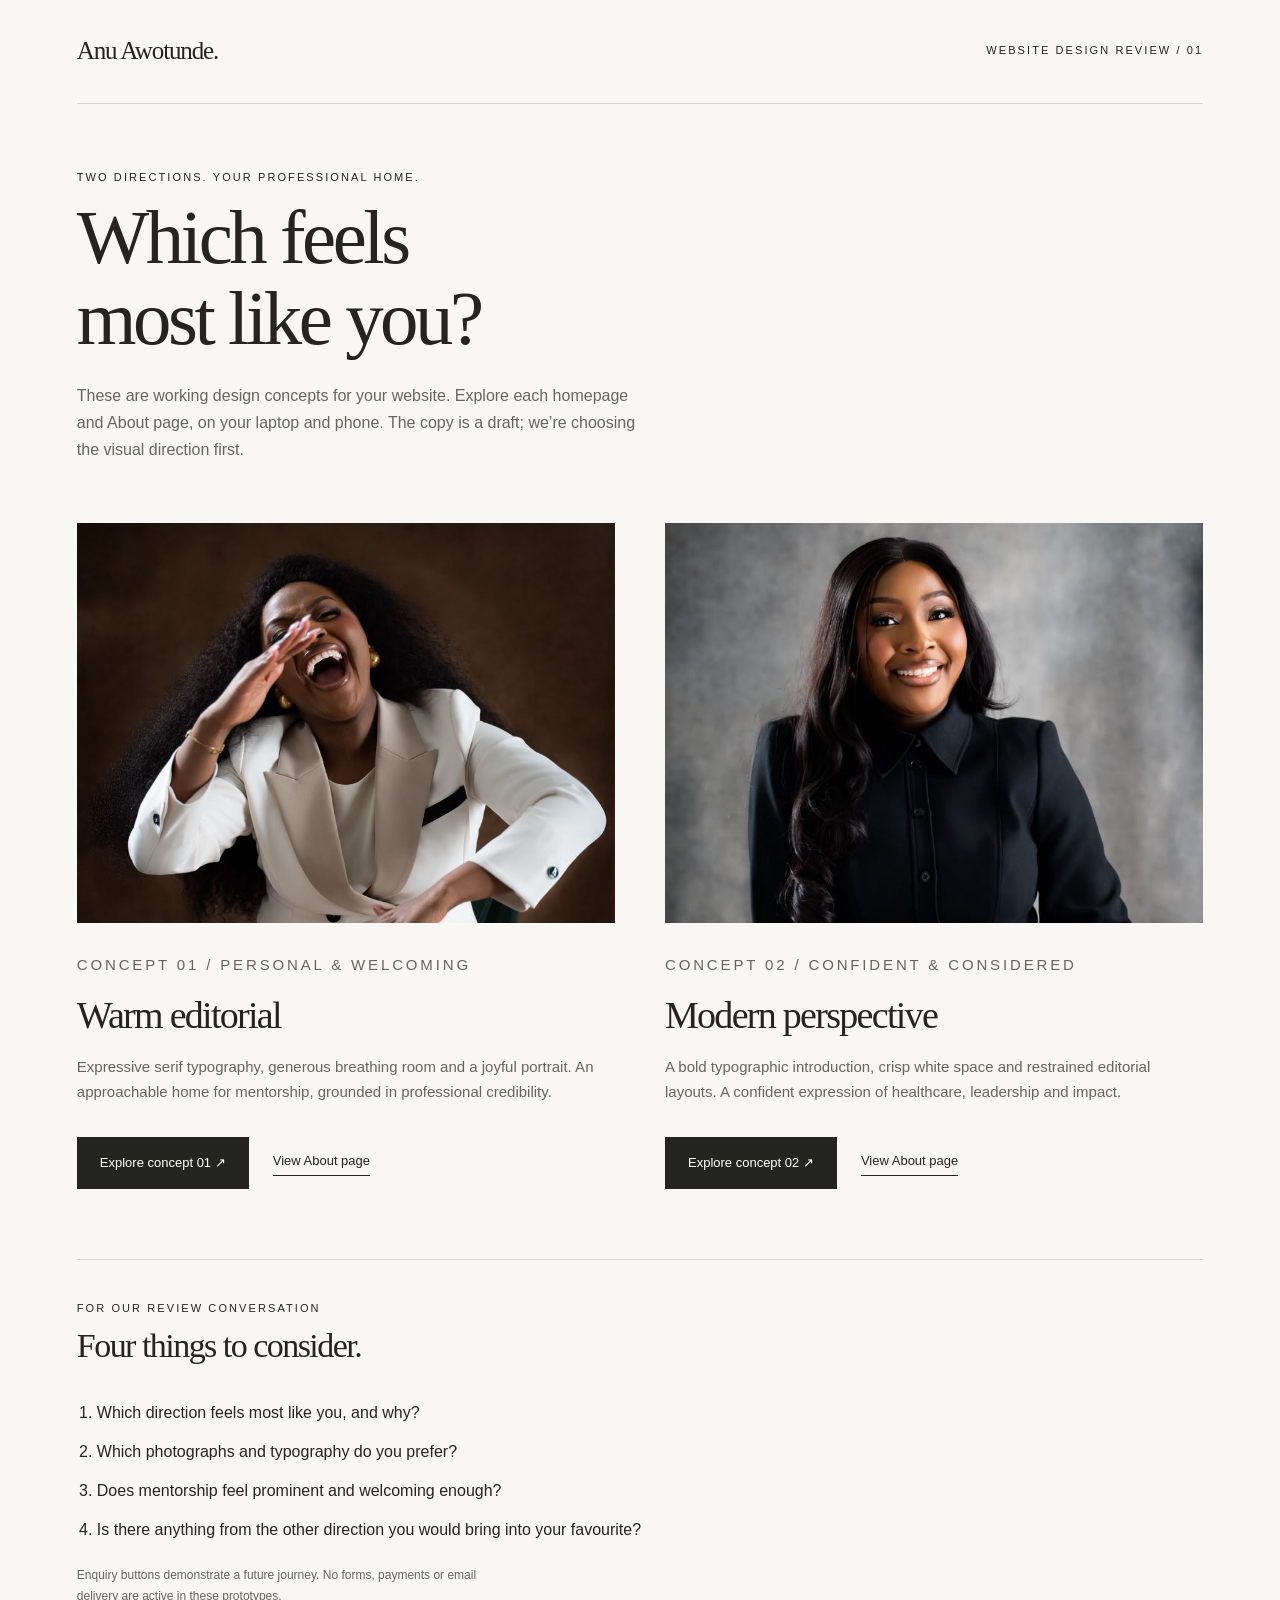
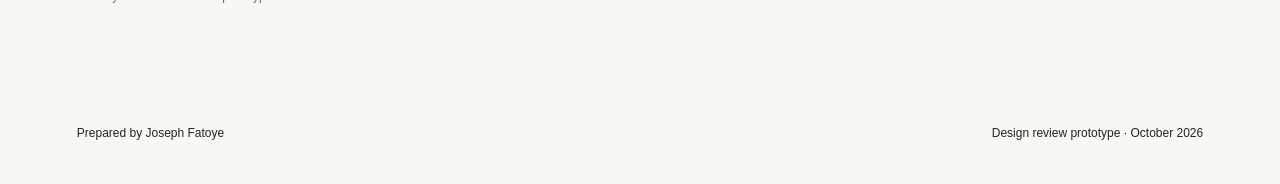
==== index.html @ 6ed78914 "Add two Anu Awotunde website design prototypes" ====
<!doctype html><html lang="en"><head><meta charset="utf-8"><meta name="viewport" content="width=device-width,initial-scale=1"><meta name="robots" content="noindex,nofollow"><title>Anu Awotunde | Design directions</title><link rel="stylesheet" href="assets/site.css"></head><body class="comparison"><a class="skip" href="#main">Skip to content</a><header class="header wrap"><span class="wordmark">Anu Awotunde.</span><span class="label">Website design review / 01</span></header><main class="comparison-main wrap" id="main"><p class="label">Two directions. Your professional home.</p><h1>Which feels<br>most like you?</h1><p class="muted">These are working design concepts for your website. Explore each homepage and About page, on your laptop and phone. The copy is a draft; we’re choosing the visual direction first.</p><div class="choices"><article class="choice"><a href="design1/"><img src="assets/warm-portrait.jpg" alt="Anu in a white suit, laughing, used for the warm portrait-led concept" width="900" height="1200"></a><p class="label">Concept 01 / Personal &amp; welcoming</p><h2>Warm editorial</h2><p>Expressive serif typography, generous breathing room and a joyful portrait. An approachable home for mentorship, grounded in professional credibility.</p><div class="actions"><a class="button" href="design1/">Explore concept 01 ↗</a><a class="text-link" href="design1/about.html">View About page</a></div></article><article class="choice"><a href="design2/"><img src="assets/black-portrait.jpg" alt="Anu in a black suit, smiling, used for the typography-led concept" width="900" height="1200"></a><p class="label">Concept 02 / Confident &amp; considered</p><h2>Modern perspective</h2><p>A bold typographic introduction, crisp white space and restrained editorial layouts. A confident expression of healthcare, leadership and impact.</p><div class="actions"><a class="button" href="design2/">Explore concept 02 ↗</a><a class="text-link" href="design2/about.html">View About page</a></div></article></div><section class="feedback"><p class="label">For our review conversation</p><h2>Four things to consider.</h2><ol><li>Which direction feels most like you, and why?</li><li>Which photographs and typography do you prefer?</li><li>Does mentorship feel prominent and welcoming enough?</li><li>Is there anything from the other direction you would bring into your favourite?</li></ol><p class="note">Enquiry buttons demonstrate a future journey. No forms, payments or email delivery are active in these prototypes.</p></section></main><footer class="footer wrap"><span>Prepared by Joseph Fatoye</span><span>Design review prototype · October 2026</span></footer></body></html>
---- assets/site.css ----
:root{--paper:#f8f7f3;--ink:#242421;--muted:#66665f;--line:#d8d7cf;--serif:Georgia,'Times New Roman',serif;--sans:Arial,Helvetica,sans-serif}*{box-sizing:border-box}html{scroll-behavior:smooth;scroll-padding-top:30px}body{margin:0;background:var(--paper);color:var(--ink);font-family:var(--sans);font-size:16px;line-height:1.7}a{color:inherit;text-decoration:none}a:hover{text-decoration:underline;text-underline-offset:5px}button{font:inherit;color:inherit;cursor:pointer}a:focus-visible,button:focus-visible{outline:3px solid #645e4c;outline-offset:5px}img{display:block;max-width:100%;object-fit:cover}h1,h2,h3,p{margin-top:0}h1,h2{font-family:var(--serif);font-weight:400;line-height:1.06;letter-spacing:-.045em}h1{font-size:clamp(54px,6.5vw,98px)}h2{font-size:clamp(38px,4.2vw,62px)}h3{font-size:21px;line-height:1.4;font-weight:400}p{max-width:65ch}.wrap{width:min(1240px,88%);margin:auto}.label{font-size:11px;text-transform:uppercase;letter-spacing:.19em;line-height:1.6}.muted{color:var(--muted)}.skip{position:absolute;left:20px;top:-100px;z-index:10;background:white;padding:10px}.skip:focus{top:10px}.reviewbar{padding:9px 0;border-bottom:1px solid var(--line);font-size:11px;color:var(--muted)}.reviewbar .wrap{display:flex;justify-content:space-between;gap:12px}.header{display:flex;justify-content:space-between;align-items:center;padding:30px 0;gap:25px}.wordmark{font-family:var(--serif);font-size:25px;letter-spacing:-.045em;white-space:nowrap}.nav{display:flex;gap:26px;align-items:center;font-size:13px}.nav [aria-current]{text-decoration:underline;text-underline-offset:7px}.menu{display:none;background:none;border:1px solid var(--line);padding:7px 12px}.hero{padding:35px 0 75px;display:grid;grid-template-columns:1.08fr 1fr;gap:7%;align-items:center}.hero .label{margin-bottom:28px}.hero p{font-size:17px;line-height:1.8;max-width:45ch}.hero-photo{width:100%;height:610px;object-position:50% 34%}.actions{display:flex;gap:24px;align-items:center;flex-wrap:wrap;margin-top:32px}.button{display:inline-flex;align-items:center;justify-content:center;background:var(--ink);color:white;border:1px solid var(--ink);padding:14px 22px;font-size:13px;border-radius:0;text-decoration:none}.button:hover{background:#44443d;text-decoration:none}.text-link{display:inline-block;font-size:13px;border-bottom:1px solid var(--ink);padding-bottom:3px;background:transparent}.section{padding:100px 0;border-top:1px solid var(--line)}.split{display:grid;grid-template-columns:1fr 1fr;gap:12%;align-items:start}.section .label{margin-bottom:24px}.intro p{font-size:19px}.intro h2{max-width:12ch}.journey{font-size:12px;margin-top:42px;display:flex;gap:24px;color:var(--muted)}.mentorship{background:#efeee8}.mentorship-inner{display:grid;grid-template-columns:.85fr 1.15fr;gap:12%;align-items:center}.mentorship-photo{height:580px;width:100%;object-position:50% 35%}.mentorship h2{max-width:12ch}.list{list-style:none;margin:28px 0;padding:0}.list li{border-bottom:1px solid var(--line);padding:14px 0}.list li:first-child{border-top:1px solid var(--line)}.section-heading{display:flex;justify-content:space-between;align-items:end;gap:30px;margin-bottom:48px}.section-heading h2{margin-bottom:0}.work-grid{display:grid;grid-template-columns:repeat(3,1fr);gap:40px}.work-item{border-top:1px solid var(--ink);padding-top:24px}.work-item h3{font-family:var(--serif);font-size:29px;line-height:1.2;letter-spacing:-.025em;margin:26px 0 16px}.work-item p{font-size:14px;color:var(--muted)}.work-item .label{margin:0}.speaking{display:grid;grid-template-columns:1.1fr 1fr;gap:10%;align-items:center}.speaking-photo{width:100%;height:420px;object-position:center 30%}.topics{font-size:13px;line-height:2.2;color:var(--muted)}.closing{text-align:center;padding:95px 0;background:#eeede7}.closing h2{max-width:16ch;margin:0 auto 22px}.closing p{margin:0 auto 30px}.footer{padding:40px 0;display:flex;justify-content:space-between;gap:20px;font-size:12px}.about-hero{padding:55px 0 90px}.about-hero h1{max-width:15ch}.about-grid{display:grid;grid-template-columns:.8fr 1.2fr;gap:10%;align-items:start}.about-photo{width:100%;height:650px;object-position:50% 30%}.about-copy h2{font-size:40px}.about-copy p{font-size:17px}.timeline{margin-top:50px}.timeline div{padding:24px 0;border-top:1px solid var(--line);display:grid;grid-template-columns:100px 1fr;gap:20px}.timeline h3{margin-bottom:6px}.timeline p{font-size:14px;margin-bottom:0}.note{font-size:12px;color:var(--muted)}dialog{border:1px solid var(--line);background:var(--paper);padding:40px;width:min(520px,90%);color:var(--ink)}dialog::backdrop{background:#0008}dialog h2{font-size:38px}dialog button{padding:8px 16px;background:none;border:1px solid var(--ink)}
/* The second direction deliberately uses a different composition and hierarchy. */
.editorial{--paper:#fff;--ink:#191919;--line:#d8d8d8}.editorial .wordmark{font-family:var(--sans);font-size:19px;font-weight:700;letter-spacing:-.04em}.editorial .header{border-bottom:1px solid var(--ink)}.editorial .hero{padding-top:70px;grid-template-columns:1.5fr .8fr;gap:7%;align-items:end}.editorial .hero h1{font-family:var(--sans);font-weight:500;font-size:clamp(55px,7.7vw,112px);letter-spacing:-.075em;line-height:.98;margin-bottom:35px}.editorial .hero h1 em{font-family:var(--serif);font-weight:400;letter-spacing:-.055em}.editorial .hero-photo{height:490px;object-position:center 28%}.editorial .hero p{font-size:15px;max-width:51ch}.editorial h2{font-family:var(--sans);font-weight:400;letter-spacing:-.055em}.editorial .section{padding:90px 0}.editorial .intro{grid-template-columns:.7fr 1.3fr}.editorial .intro h2{font-family:var(--serif);max-width:13ch}.editorial .mentorship{background:#f4f3ef}.editorial .mentorship-inner{grid-template-columns:1.25fr .75fr}.editorial .mentorship-copy{grid-column:1;grid-row:1}.editorial .mentorship-photo{grid-column:2;height:530px}.editorial .mentorship h2{max-width:14ch}.editorial .work-grid{display:block}.editorial .work-item{display:grid;grid-template-columns:90px 1fr 1fr;gap:35px;padding:27px 0;border-top:1px solid var(--line);align-items:start}.editorial .work-item h3{margin:0;font-family:var(--sans);font-size:27px}.editorial .work-item p{margin:0}.editorial .speaking{grid-template-columns:.8fr 1.2fr}.editorial .closing{background:#f4f3ef;text-align:left}.editorial .closing h2{margin-left:0;max-width:15ch}.editorial .closing p{margin-left:0}.editorial .about-hero h1{font-family:var(--sans);font-weight:400;letter-spacing:-.065em;font-size:clamp(54px,6.7vw,100px)}.editorial .about-grid{grid-template-columns:1.2fr .8fr}.editorial .about-copy{grid-column:1;grid-row:1}.editorial .about-photo{grid-column:2;height:590px}.editorial .timeline div{grid-template-columns:130px 1fr}
.comparison .header{border-bottom:1px solid var(--line)}.comparison-main{padding:65px 0}.comparison-main>h1{font-size:clamp(48px,6vw,78px);max-width:14ch;margin-bottom:22px}.choices{display:grid;grid-template-columns:1fr 1fr;gap:50px;margin-top:60px}.choice img{height:400px;width:100%;object-position:50% 30%;margin-bottom:30px}.choice h2{font-size:38px;margin:18px 0}.choice p{font-size:15px;color:var(--muted)}.feedback{margin-top:70px;border-top:1px solid var(--line);padding-top:40px}.feedback h2{font-size:34px}.feedback ol{padding-left:20px}.feedback li{padding:6px 0}
@media(max-width:900px){.nav{gap:16px}.hero{gap:5%}.hero-photo{height:510px}.split{gap:7%}.mentorship-inner{gap:7%}.work-grid{gap:24px}.editorial .work-item{grid-template-columns:60px 1fr 1fr;gap:20px}.hero h1{font-size:65px}}
@media(max-width:700px){.wrap{width:88%}.reviewbar{font-size:10px}.header{position:relative;padding:22px 0}.menu{display:block}.nav{display:none;position:absolute;top:75px;left:0;right:0;padding:24px;background:var(--paper);border:1px solid var(--line);z-index:5}.nav.open{display:flex;flex-direction:column;align-items:start}.hero,.editorial .hero{grid-template-columns:1fr;padding:35px 0 50px;gap:36px}.hero h1,.editorial .hero h1{font-size:60px}.hero p{font-size:16px}.hero-photo,.editorial .hero-photo{height:480px}.section,.editorial .section{padding:60px 0}.split,.editorial .intro,.mentorship-inner,.editorial .mentorship-inner,.speaking,.editorial .speaking,.about-grid,.editorial .about-grid{grid-template-columns:1fr;gap:35px}.mentorship-photo,.editorial .mentorship-photo{height:440px;grid-column:auto;grid-row:auto}.editorial .mentorship-copy,.editorial .about-copy{grid-column:auto;grid-row:auto}.editorial .mentorship-photo{order:2}.mentorship h2,.editorial .mentorship h2{max-width:15ch}.section-heading{display:block}.section-heading p{margin-top:20px}.work-grid{grid-template-columns:1fr;gap:30px}.editorial .work-item{grid-template-columns:40px 1fr;gap:20px}.editorial .work-item p{grid-column:2}.speaking-photo{height:340px}.closing{padding:60px 0}.footer{flex-direction:column}.about-hero{padding:35px 0 50px}.about-hero h1,.editorial .about-hero h1{font-size:55px}.about-photo,.editorial .about-photo{grid-column:auto;height:480px}.timeline div,.editorial .timeline div{grid-template-columns:1fr;gap:8px}.journey{flex-wrap:wrap;gap:12px}.choices{grid-template-columns:1fr;gap:60px}.choice img{height:390px}.comparison-main{padding:40px 0}.actions{gap:18px}}
@media(prefers-reduced-motion:reduce){html{scroll-behavior:auto}}
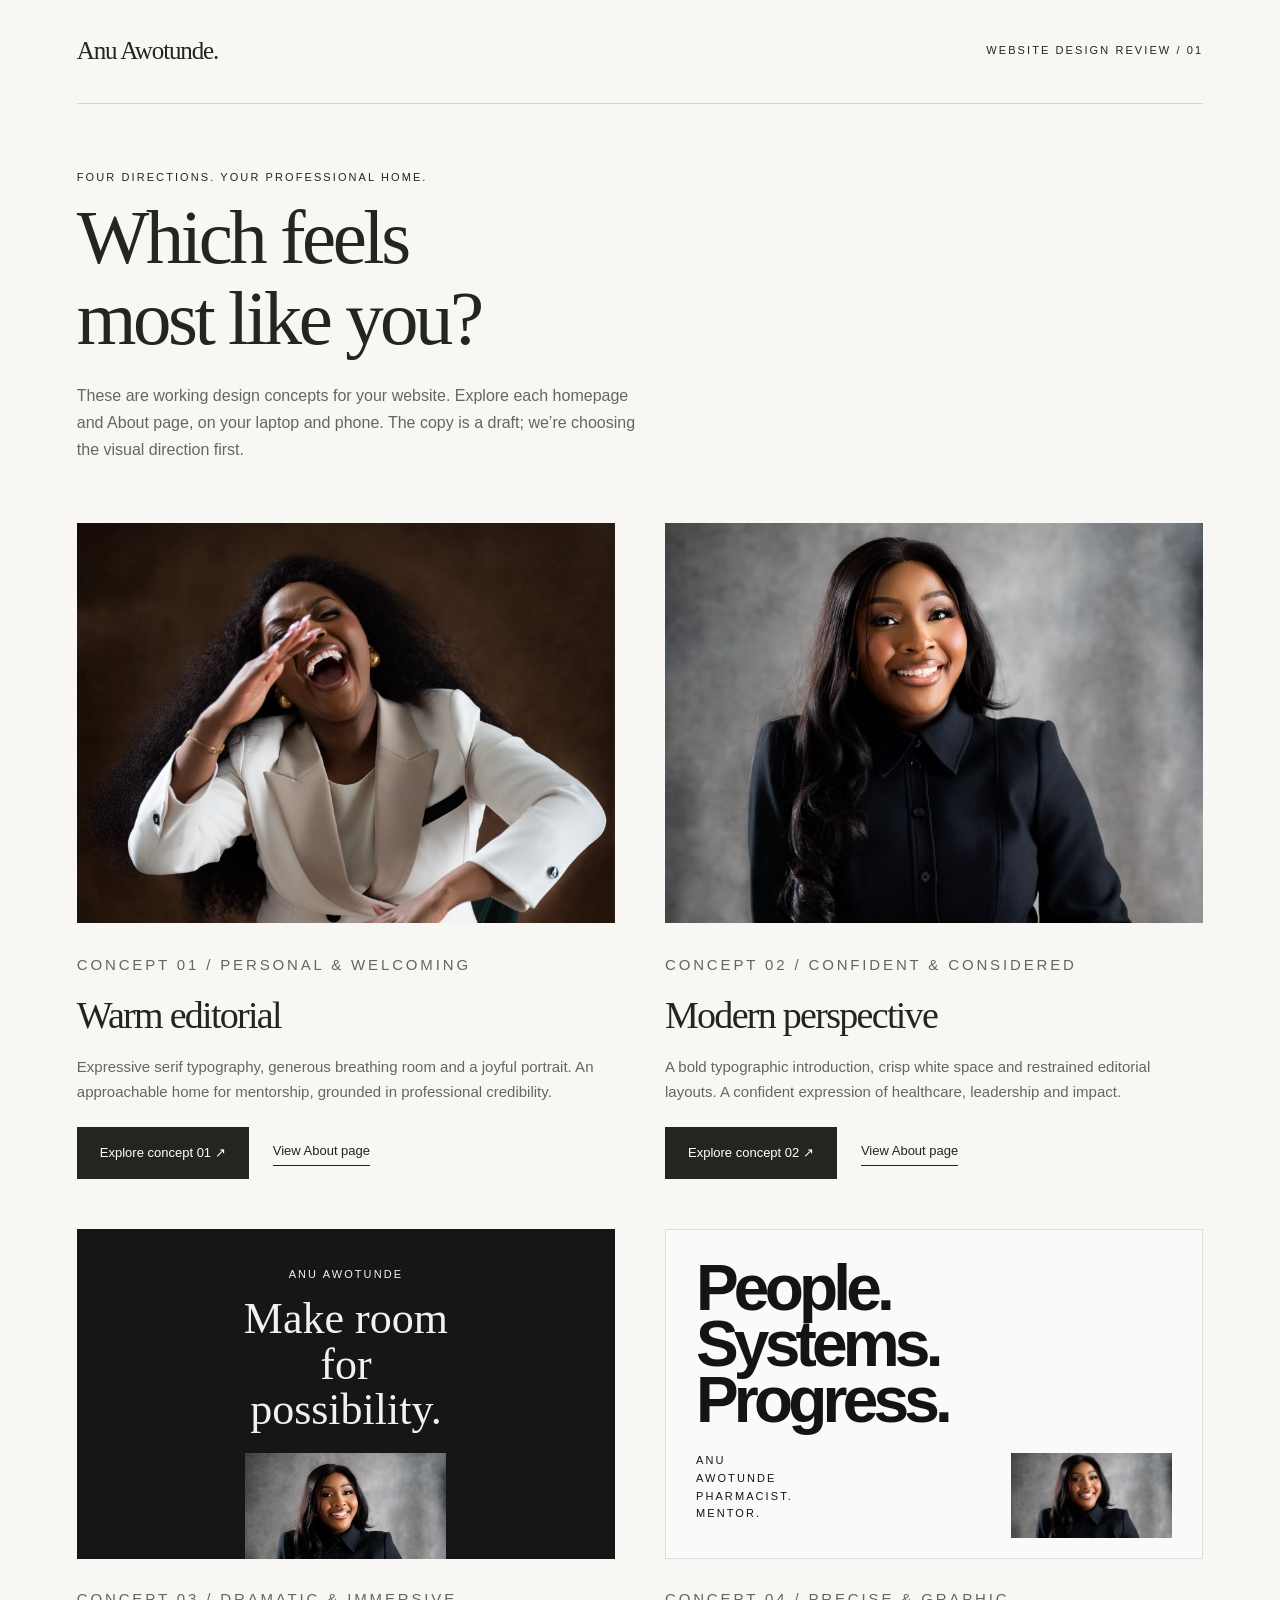
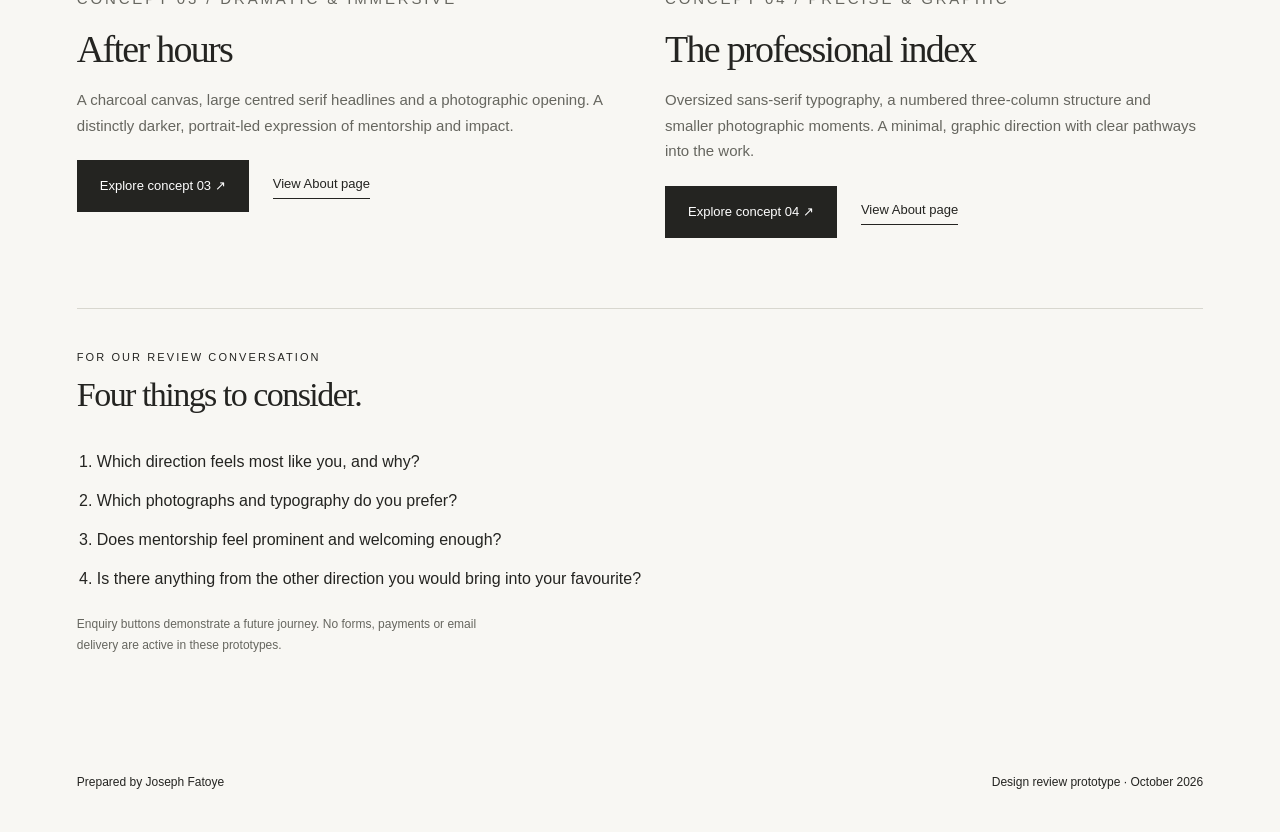
==== commit e207aada: "Add cinematic and graphic monochrome website directions" ====
--- a/index.html
+++ b/index.html
@@ -1 +1 @@
-<!doctype html><html lang="en"><head><meta charset="utf-8"><meta name="viewport" content="width=device-width,initial-scale=1"><meta name="robots" content="noindex,nofollow"><title>Anu Awotunde | Design directions</title><link rel="stylesheet" href="assets/site.css"></head><body class="comparison"><a class="skip" href="#main">Skip to content</a><header class="header wrap"><span class="wordmark">Anu Awotunde.</span><span class="label">Website design review / 01</span></header><main class="comparison-main wrap" id="main"><p class="label">Two directions. Your professional home.</p><h1>Which feels<br>most like you?</h1><p class="muted">These are working design concepts for your website. Explore each homepage and About page, on your laptop and phone. The copy is a draft; we’re choosing the visual direction first.</p><div class="choices"><article class="choice"><a href="design1/"><img src="assets/warm-portrait.jpg" alt="Anu in a white suit, laughing, used for the warm portrait-led concept" width="900" height="1200"></a><p class="label">Concept 01 / Personal &amp; welcoming</p><h2>Warm editorial</h2><p>Expressive serif typography, generous breathing room and a joyful portrait. An approachable home for mentorship, grounded in professional credibility.</p><div class="actions"><a class="button" href="design1/">Explore concept 01 ↗</a><a class="text-link" href="design1/about.html">View About page</a></div></article><article class="choice"><a href="design2/"><img src="assets/black-portrait.jpg" alt="Anu in a black suit, smiling, used for the typography-led concept" width="900" height="1200"></a><p class="label">Concept 02 / Confident &amp; considered</p><h2>Modern perspective</h2><p>A bold typographic introduction, crisp white space and restrained editorial layouts. A confident expression of healthcare, leadership and impact.</p><div class="actions"><a class="button" href="design2/">Explore concept 02 ↗</a><a class="text-link" href="design2/about.html">View About page</a></div></article></div><section class="feedback"><p class="label">For our review conversation</p><h2>Four things to consider.</h2><ol><li>Which direction feels most like you, and why?</li><li>Which photographs and typography do you prefer?</li><li>Does mentorship feel prominent and welcoming enough?</li><li>Is there anything from the other direction you would bring into your favourite?</li></ol><p class="note">Enquiry buttons demonstrate a future journey. No forms, payments or email delivery are active in these prototypes.</p></section></main><footer class="footer wrap"><span>Prepared by Joseph Fatoye</span><span>Design review prototype · October 2026</span></footer></body></html>+<!doctype html><html lang="en"><head><meta charset="utf-8"><meta name="viewport" content="width=device-width,initial-scale=1"><meta name="robots" content="noindex,nofollow"><title>Anu Awotunde | Design directions</title><link rel="stylesheet" href="assets/site.css"><link rel="stylesheet" href="assets/exploration.css"></head><body class="comparison"><a class="skip" href="#main">Skip to content</a><header class="header wrap"><span class="wordmark">Anu Awotunde.</span><span class="label">Website design review / 01</span></header><main class="comparison-main wrap" id="main"><p class="label">Four directions. Your professional home.</p><h1>Which feels<br>most like you?</h1><p class="muted">These are working design concepts for your website. Explore each homepage and About page, on your laptop and phone. The copy is a draft; we’re choosing the visual direction first.</p><div class="choices"><article class="choice"><a href="design1/"><img src="assets/warm-portrait.jpg" alt="Anu in a white suit, laughing, used for the warm portrait-led concept" width="900" height="1200"></a><p class="label">Concept 01 / Personal &amp; welcoming</p><h2>Warm editorial</h2><p>Expressive serif typography, generous breathing room and a joyful portrait. An approachable home for mentorship, grounded in professional credibility.</p><div class="actions"><a class="button" href="design1/">Explore concept 01 ↗</a><a class="text-link" href="design1/about.html">View About page</a></div></article><article class="choice"><a href="design2/"><img src="assets/black-portrait.jpg" alt="Anu in a black suit, smiling, used for the typography-led concept" width="900" height="1200"></a><p class="label">Concept 02 / Confident &amp; considered</p><h2>Modern perspective</h2><p>A bold typographic introduction, crisp white space and restrained editorial layouts. A confident expression of healthcare, leadership and impact.</p><div class="actions"><a class="button" href="design2/">Explore concept 02 ↗</a><a class="text-link" href="design2/about.html">View About page</a></div></article><article class="choice"><a href="design3/" aria-label="Explore concept 3, After hours"><div class="concept-preview preview-dark"><span class="label">Anu Awotunde</span><div class="preview-heading">Make room<br>for possibility.</div><img src="assets/black-portrait.jpg" alt="Anu Awotunde in a black suit" width="900" height="1200"></div></a><p class="label">Concept 03 / Dramatic &amp; immersive</p><h2>After hours</h2><p>A charcoal canvas, large centred serif headlines and a photographic opening. A distinctly darker, portrait-led expression of mentorship and impact.</p><div class="actions"><a class="button" href="design3/">Explore concept 03 ↗</a><a class="text-link" href="design3/about.html">View About page</a></div></article><article class="choice"><a href="design4/" aria-label="Explore concept 4, The professional index"><div class="concept-preview preview-swiss"><div class="preview-heading">People.<br>Systems.<br>Progress.</div><span class="label">Anu Awotunde<br>Pharmacist. Mentor.</span><img src="assets/black-portrait.jpg" alt="Anu Awotunde in a black suit" width="900" height="1200"></div></a><p class="label">Concept 04 / Precise &amp; graphic</p><h2>The professional index</h2><p>Oversized sans-serif typography, a numbered three-column structure and smaller photographic moments. A minimal, graphic direction with clear pathways into the work.</p><div class="actions"><a class="button" href="design4/">Explore concept 04 ↗</a><a class="text-link" href="design4/about.html">View About page</a></div></article></div><section class="feedback"><p class="label">For our review conversation</p><h2>Four things to consider.</h2><ol><li>Which direction feels most like you, and why?</li><li>Which photographs and typography do you prefer?</li><li>Does mentorship feel prominent and welcoming enough?</li><li>Is there anything from the other direction you would bring into your favourite?</li></ol><p class="note">Enquiry buttons demonstrate a future journey. No forms, payments or email delivery are active in these prototypes.</p></section></main><footer class="footer wrap"><span>Prepared by Joseph Fatoye</span><span>Design review prototype · October 2026</span></footer></body></html>
--- a/assets/exploration.css
+++ b/assets/exploration.css
@@ -0,0 +1,6 @@
+/* Additional concepts share interaction styles but use independent compositions. */
+.cinematic{--paper:#161616;--ink:#f3f1ed;--muted:#b5b3ad;--line:#41413e}.cinematic a:focus-visible,.cinematic button:focus-visible{outline-color:#ddd}.cinematic .skip{color:#161616}.cinematic .header{border-bottom:1px solid var(--line)}.cinematic .button{background:#f3f1ed;color:#161616;border-color:#f3f1ed}.cinematic .button:hover{background:#d7d5cf}.cinematic .wordmark{font-size:28px}.cinematic .label{color:#c4c2bc}.stage{padding:65px 0 0;text-align:center}.stage h1{font-size:clamp(65px,8.8vw,132px);max-width:15ch;margin:25px auto 38px;line-height:.98}.stage h1 em{color:#c0bdb5}.stage>p{margin:0 auto;max-width:52ch}.stage .actions{justify-content:center;margin-bottom:55px}.stage-images{display:grid;grid-template-columns:1.7fr 1fr;gap:12px;height:500px}.stage-images img{height:100%;width:100%;object-position:50% 24%}.stage-images img:last-child{object-position:50% 32%}.stage-caption{display:flex;justify-content:space-between;padding:16px 0;font-size:11px;color:var(--muted)}.dark-intro{padding:110px 0;display:grid;grid-template-columns:.45fr 1.55fr;gap:12%}.dark-intro h2{font-size:clamp(40px,4.7vw,68px);max-width:21ch}.dark-intro p{max-width:65ch;color:var(--muted)}.dark-mentor{padding:100px 0;background:#232322;border-top:1px solid var(--line)}.dark-mentor .mentor-heading{max-width:790px;margin:auto;text-align:center}.mentor-heading h2{font-size:clamp(46px,5.5vw,78px)}.mentor-heading p{margin:0 auto 25px;color:var(--muted)}.dark-mentor .mentor-columns{display:grid;grid-template-columns:repeat(3,1fr);gap:45px;margin-top:65px}.mentor-columns article{border-top:1px solid var(--line);padding-top:25px}.mentor-columns h3{font-family:var(--serif);font-size:29px;margin:20px 0 16px}.mentor-columns p{font-size:14px;color:var(--muted)}.mentor-columns .index{font-size:12px;color:var(--muted)}.dark-work{padding:100px 0}.dark-work h2{font-size:58px;margin-bottom:55px}.dark-work article{display:grid;grid-template-columns:.6fr 1.1fr 1fr;gap:35px;border-top:1px solid var(--line);padding:30px 0;align-items:start}.dark-work article h3{font-family:var(--serif);font-size:29px;margin:0}.dark-work article p{font-size:14px;color:var(--muted);margin:0}.dark-speaking{display:grid;grid-template-columns:.85fr 1.15fr;gap:10%;padding:70px 0 110px;align-items:center}.dark-speaking img{height:560px;width:100%;object-position:center 30%}.dark-speaking h2{font-size:clamp(45px,4.4vw,63px)}.dark-speaking p{color:var(--muted)}.dark-ending{padding:85px 0;border-top:1px solid var(--line);display:flex;justify-content:space-between;gap:40px;align-items:center}.dark-ending h2{font-size:54px;max-width:15ch;margin:0}.cinematic .footer{border-top:1px solid var(--line)}.dark-about-head{padding:65px 0 85px;text-align:center}.dark-about-head h1{font-size:clamp(65px,8vw,120px);max-width:17ch;margin:25px auto 0}.dark-about{display:grid;grid-template-columns:1fr 1fr;gap:10%;align-items:start;padding:0 0 100px}.dark-about img{height:690px;width:100%;object-position:center 28%}.dark-about h2{font-size:46px}.dark-about p{color:var(--muted)}.dark-values{border-top:1px solid var(--line);padding:90px 0}.dark-values h2{font-size:52px}.dark-values .mentor-columns{display:grid;grid-template-columns:repeat(3,1fr);gap:45px;margin-top:50px}
+.swiss{--paper:#fafafa;--ink:#141414;--muted:#646464;--line:#c8c8c8;--serif:Arial,Helvetica,sans-serif}.swiss h1,.swiss h2,.swiss h3{font-family:Arial,Helvetica,sans-serif;font-weight:500}.swiss .wordmark{font-family:Arial,Helvetica,sans-serif;font-size:18px;font-weight:700;letter-spacing:-.035em}.swiss .header{border-bottom:2px solid var(--ink);padding:24px 0}.swiss .button{background:none;color:var(--ink);padding:14px 18px}.swiss .button:hover{background:#141414;color:white}.swiss-title{display:grid;grid-template-columns:1fr 3fr;padding:65px 0 55px;gap:30px;align-items:start}.swiss-title h1{font-weight:700;font-size:clamp(80px,10.8vw,158px);letter-spacing:-.085em;line-height:.87;margin:0}.swiss-title .label{margin-top:12px}.swiss-title h1 span{display:block;color:#818181}.swiss-lead{display:grid;grid-template-columns:1fr 1.65fr 1.35fr;gap:30px;padding:35px 0 70px;align-items:start}.swiss-lead p{font-size:19px;line-height:1.7;max-width:38ch}.swiss-lead .small-photo{width:100%;height:290px;object-position:center 24%}.swiss-lead .actions{margin-top:22px}.swiss-band{display:grid;grid-template-columns:1fr 1.15fr 1.85fr;gap:30px;border-top:1px solid var(--ink);padding:75px 0}.swiss-band .label{margin:5px 0}.swiss-band h2{font-size:46px;letter-spacing:-.055em;line-height:1.1;max-width:11ch}.swiss-band .description{padding-left:20px}.swiss-band .description p{font-size:16px}.swiss-band .description .list{font-size:14px;margin:25px 0}.swiss-mentor{background:#ededed}.swiss-mentor .swiss-band{border-top:0}.swiss-work{padding:80px 0}.swiss-work .section-heading h2{font-size:55px}.swiss-work article{display:grid;grid-template-columns:1fr 1.15fr 1.85fr;gap:30px;border-top:1px solid var(--line);padding:30px 0}.swiss-work article h3{font-size:26px;margin:0}.swiss-work article p{font-size:14px;color:var(--muted);padding-left:20px;margin:0}.swiss-contact{border-top:2px solid var(--ink);padding:60px 0 80px}.swiss-contact h2{font-size:clamp(60px,9vw,120px);font-weight:700;margin:0 0 35px;letter-spacing:-.07em}.swiss .footer{border-top:1px solid var(--line)}.swiss-about{padding:0 0 80px;display:grid;grid-template-columns:1fr 3fr;gap:30px}.swiss-about-content{display:grid;grid-template-columns:1.35fr 1fr;gap:40px}.swiss-about-content img{width:100%;height:520px;object-position:center 25%}.swiss-about-content h2{font-size:35px}.swiss-about-content p{font-size:16px}.swiss-about-content .note{font-size:12px}
+.concept-preview{height:330px;margin-bottom:28px;position:relative;overflow:hidden}.preview-dark{background:#161616;color:#f3f1ed;padding:30px;text-align:center}.preview-dark .preview-heading{font-family:Georgia,serif;font-size:44px;line-height:1.04;margin:10px auto;max-width:11ch}.preview-dark img{width:42%;height:140px;margin:20px auto 0;object-position:center 25%}.preview-swiss{background:#fafafa;color:#141414;padding:30px;border:1px solid #ddd}.preview-swiss .preview-heading{font-size:64px;font-weight:700;line-height:.88;letter-spacing:-.075em}.preview-swiss img{width:30%;height:85px;position:absolute;right:30px;bottom:20px;object-position:center 25%;margin:0}.preview-swiss .label{position:absolute;bottom:35px;max-width:14ch}.comparison .choice{min-width:0}.comparison .choice>.actions{margin-top:22px}
+@media(max-width:900px){.swiss-title{grid-template-columns:1fr 4fr}.swiss-lead,.swiss-band,.swiss-work article{grid-template-columns:.6fr 1.5fr 1.9fr;gap:22px}.swiss-band h2{font-size:37px}.swiss-lead p{font-size:16px}.swiss-lead .small-photo{height:255px}}
+@media(max-width:700px){.stage{padding-top:40px}.stage h1{font-size:65px}.stage-images{height:340px;grid-template-columns:1.4fr 1fr;gap:8px}.stage-caption{font-size:10px}.dark-intro{grid-template-columns:1fr;gap:20px;padding:60px 0}.dark-mentor{padding:60px 0}.mentor-heading h2{font-size:47px}.dark-mentor .mentor-columns,.dark-values .mentor-columns{grid-template-columns:1fr;gap:30px;margin-top:40px}.dark-work{padding:60px 0}.dark-work h2{font-size:44px}.dark-work article{grid-template-columns:1fr;gap:15px;padding:25px 0}.dark-speaking{grid-template-columns:1fr;padding:35px 0 60px;gap:35px}.dark-speaking img{height:440px}.dark-ending{display:block;padding:55px 0}.dark-ending h2{font-size:44px;margin-bottom:30px}.dark-about-head{padding:40px 0}.dark-about-head h1{font-size:63px}.dark-about{grid-template-columns:1fr;gap:35px;padding-bottom:60px}.dark-about img{height:470px}.dark-values{padding:60px 0}.dark-values h2{font-size:43px}.swiss-title{grid-template-columns:1fr;padding:35px 0;gap:22px}.swiss-title h1{font-size:clamp(68px,17vw,110px)}.swiss-lead{grid-template-columns:1fr;padding:10px 0 50px;gap:22px}.swiss-lead>p.label{display:none}.swiss-lead p{font-size:17px}.swiss-lead .small-photo{height:350px}.swiss-band{grid-template-columns:1fr;gap:22px;padding:50px 0}.swiss-band h2{font-size:43px;max-width:14ch;margin-bottom:0}.swiss-band .description{padding-left:0}.swiss-work{padding:50px 0}.swiss-work .section-heading h2{font-size:43px}.swiss-work article{grid-template-columns:1fr;gap:12px;padding:25px 0}.swiss-work article p{padding-left:0}.swiss-contact{padding:50px 0}.swiss-contact h2{font-size:65px}.swiss-about{grid-template-columns:1fr;padding-bottom:50px;gap:25px}.swiss-about-content{grid-template-columns:1fr;gap:30px}.swiss-about-content img{height:420px}.concept-preview{height:300px}.preview-swiss .preview-heading{font-size:58px}.preview-dark .preview-heading{font-size:40px}}
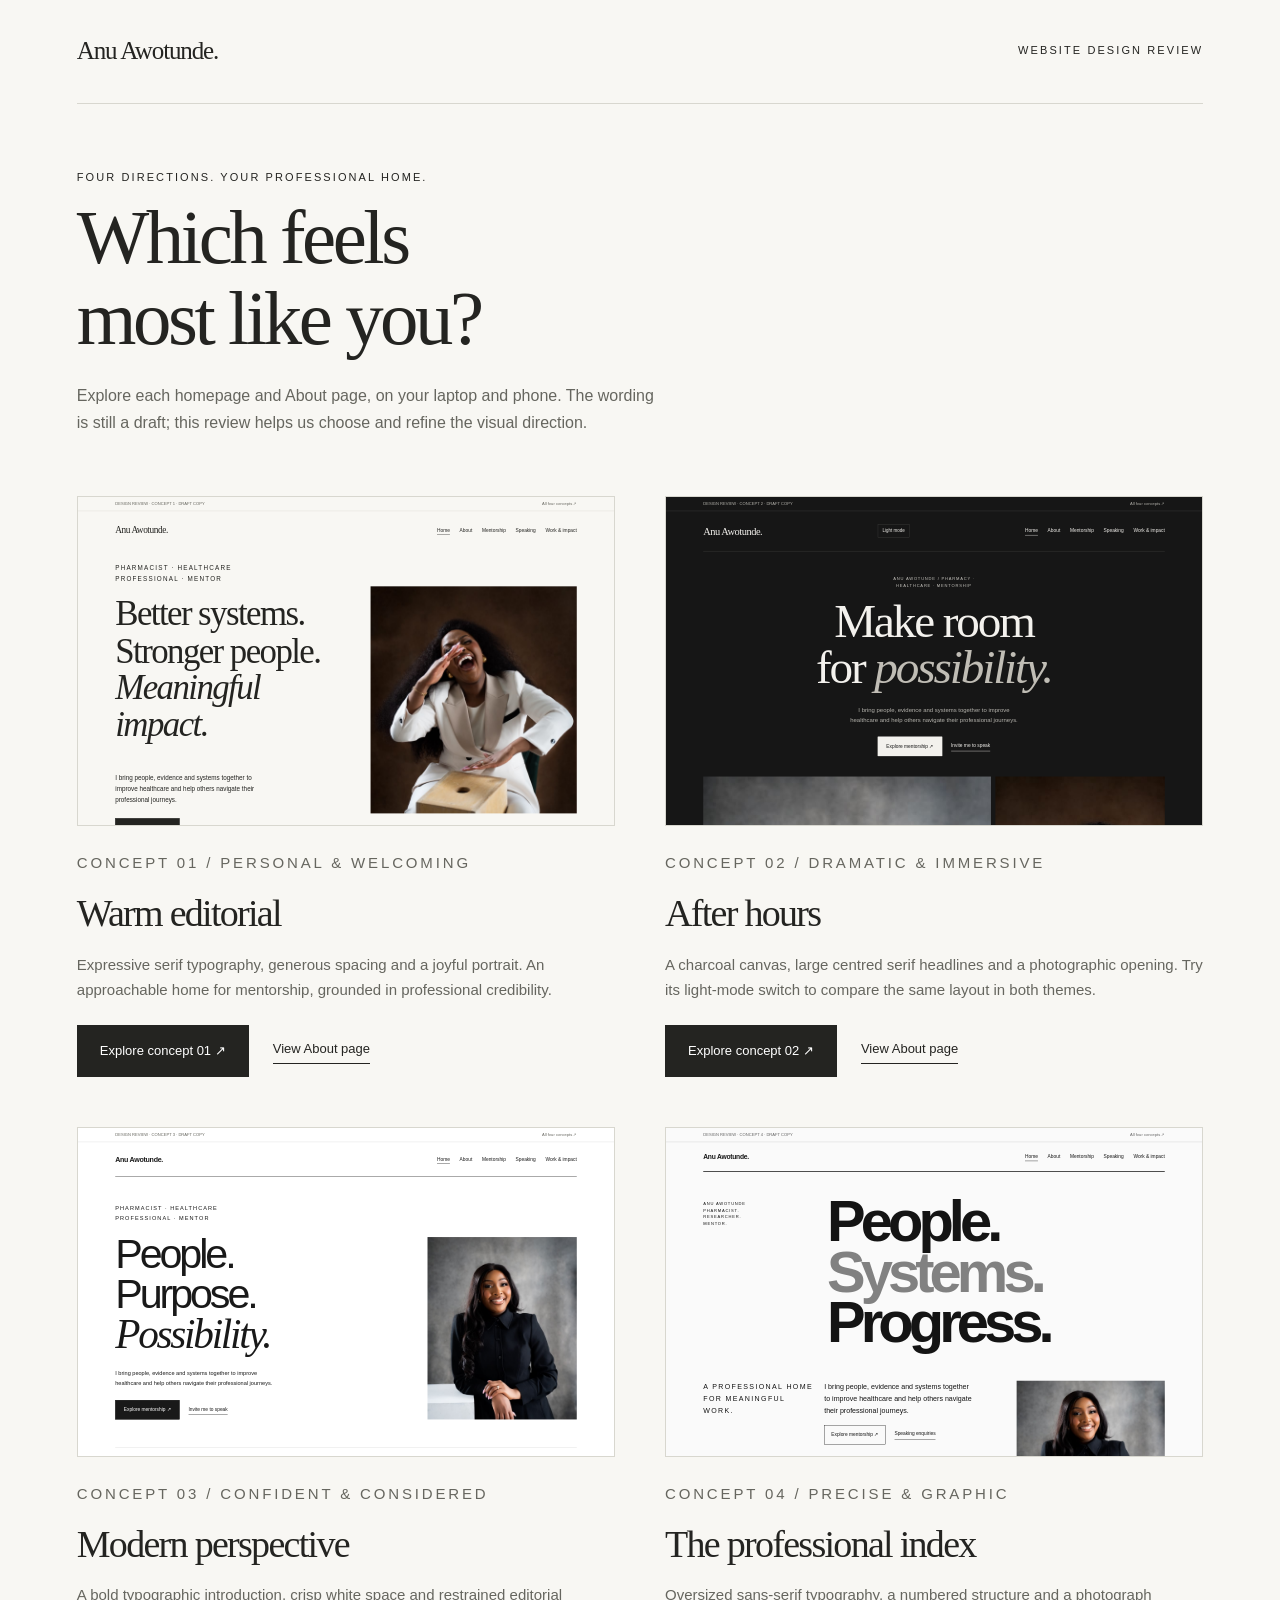
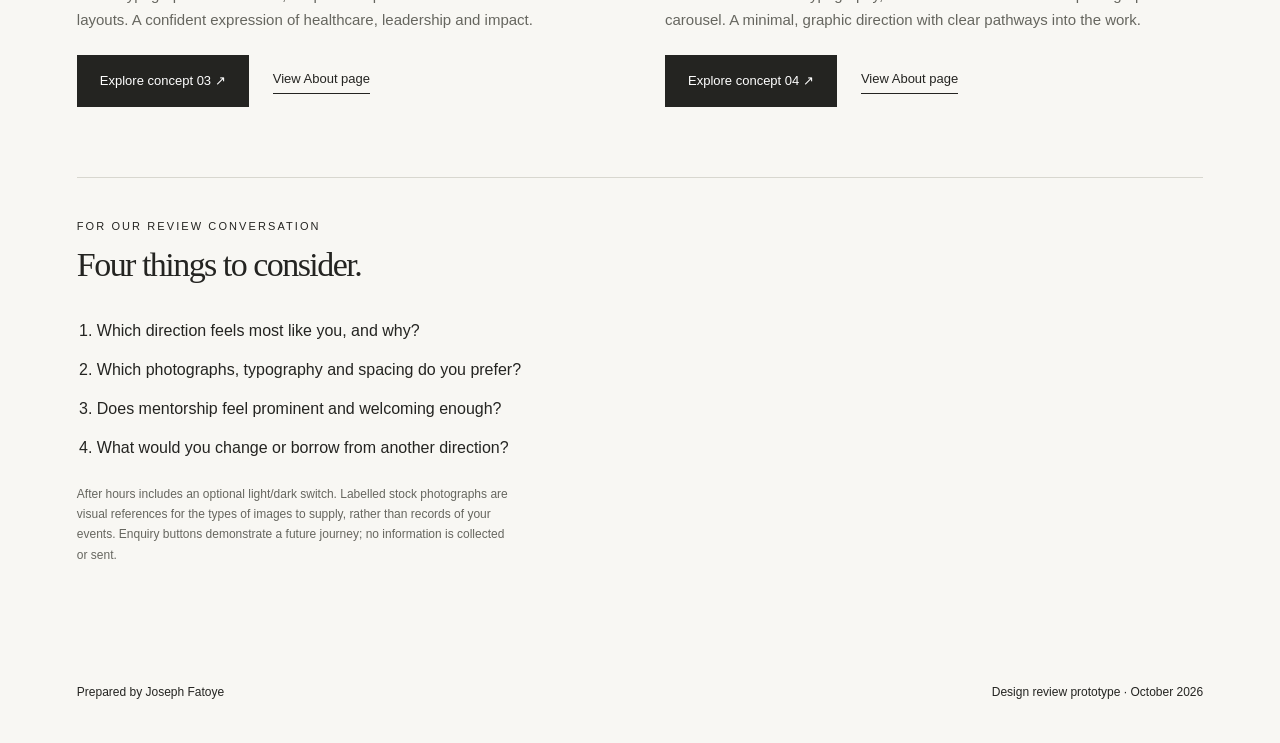
==== commit 5dcd5dc2: "Refine client review previews, photography, theme controls and motion" ====
--- a/index.html
+++ b/index.html
@@ -1 +1 @@
-<!doctype html><html lang="en"><head><meta charset="utf-8"><meta name="viewport" content="width=device-width,initial-scale=1"><meta name="robots" content="noindex,nofollow"><title>Anu Awotunde | Design directions</title><link rel="stylesheet" href="assets/site.css"><link rel="stylesheet" href="assets/exploration.css"></head><body class="comparison"><a class="skip" href="#main">Skip to content</a><header class="header wrap"><span class="wordmark">Anu Awotunde.</span><span class="label">Website design review / 01</span></header><main class="comparison-main wrap" id="main"><p class="label">Four directions. Your professional home.</p><h1>Which feels<br>most like you?</h1><p class="muted">These are working design concepts for your website. Explore each homepage and About page, on your laptop and phone. The copy is a draft; we’re choosing the visual direction first.</p><div class="choices"><article class="choice"><a href="design1/"><img src="assets/warm-portrait.jpg" alt="Anu in a white suit, laughing, used for the warm portrait-led concept" width="900" height="1200"></a><p class="label">Concept 01 / Personal &amp; welcoming</p><h2>Warm editorial</h2><p>Expressive serif typography, generous breathing room and a joyful portrait. An approachable home for mentorship, grounded in professional credibility.</p><div class="actions"><a class="button" href="design1/">Explore concept 01 ↗</a><a class="text-link" href="design1/about.html">View About page</a></div></article><article class="choice"><a href="design2/"><img src="assets/black-portrait.jpg" alt="Anu in a black suit, smiling, used for the typography-led concept" width="900" height="1200"></a><p class="label">Concept 02 / Confident &amp; considered</p><h2>Modern perspective</h2><p>A bold typographic introduction, crisp white space and restrained editorial layouts. A confident expression of healthcare, leadership and impact.</p><div class="actions"><a class="button" href="design2/">Explore concept 02 ↗</a><a class="text-link" href="design2/about.html">View About page</a></div></article><article class="choice"><a href="design3/" aria-label="Explore concept 3, After hours"><div class="concept-preview preview-dark"><span class="label">Anu Awotunde</span><div class="preview-heading">Make room<br>for possibility.</div><img src="assets/black-portrait.jpg" alt="Anu Awotunde in a black suit" width="900" height="1200"></div></a><p class="label">Concept 03 / Dramatic &amp; immersive</p><h2>After hours</h2><p>A charcoal canvas, large centred serif headlines and a photographic opening. A distinctly darker, portrait-led expression of mentorship and impact.</p><div class="actions"><a class="button" href="design3/">Explore concept 03 ↗</a><a class="text-link" href="design3/about.html">View About page</a></div></article><article class="choice"><a href="design4/" aria-label="Explore concept 4, The professional index"><div class="concept-preview preview-swiss"><div class="preview-heading">People.<br>Systems.<br>Progress.</div><span class="label">Anu Awotunde<br>Pharmacist. Mentor.</span><img src="assets/black-portrait.jpg" alt="Anu Awotunde in a black suit" width="900" height="1200"></div></a><p class="label">Concept 04 / Precise &amp; graphic</p><h2>The professional index</h2><p>Oversized sans-serif typography, a numbered three-column structure and smaller photographic moments. A minimal, graphic direction with clear pathways into the work.</p><div class="actions"><a class="button" href="design4/">Explore concept 04 ↗</a><a class="text-link" href="design4/about.html">View About page</a></div></article></div><section class="feedback"><p class="label">For our review conversation</p><h2>Four things to consider.</h2><ol><li>Which direction feels most like you, and why?</li><li>Which photographs and typography do you prefer?</li><li>Does mentorship feel prominent and welcoming enough?</li><li>Is there anything from the other direction you would bring into your favourite?</li></ol><p class="note">Enquiry buttons demonstrate a future journey. No forms, payments or email delivery are active in these prototypes.</p></section></main><footer class="footer wrap"><span>Prepared by Joseph Fatoye</span><span>Design review prototype · October 2026</span></footer></body></html>+<!doctype html><html lang="en"><head><meta charset="utf-8"><meta name="viewport" content="width=device-width,initial-scale=1"><meta name="robots" content="noindex,nofollow"><title>Anu Awotunde | Design directions</title><link rel="stylesheet" href="assets/site.css?v=3"><link rel="stylesheet" href="assets/exploration.css?v=3"><link rel="stylesheet" href="assets/review.css?v=3"><script src="assets/site.js?v=3" defer></script></head><body class="comparison"><a class="skip" href="#main">Skip to content</a><header class="header wrap"><span class="wordmark">Anu Awotunde.</span><span class="label">Website design review</span></header><main class="comparison-main wrap" id="main"><p class="label">Four directions. Your professional home.</p><h1>Which feels<br>most like you?</h1><p class="muted">Explore each homepage and About page, on your laptop and phone. The wording is still a draft; this review helps us choose and refine the visual direction.</p><div class="choices"><article class="choice"><a class="mini-link" href="design1/" aria-label="Explore concept 1, Warm editorial"><div class="mini-window"><iframe src="design1/?preview=1" title="Miniature preview of Warm editorial" loading="lazy" tabindex="-1" aria-hidden="true"></iframe></div></a><p class="label">Concept 01 / Personal &amp; welcoming</p><h2>Warm editorial</h2><p>Expressive serif typography, generous spacing and a joyful portrait. An approachable home for mentorship, grounded in professional credibility.</p><div class="actions"><a class="button" href="design1/">Explore concept 01 ↗</a><a class="text-link" href="design1/about.html">View About page</a></div></article><article class="choice"><a class="mini-link" href="design2/" aria-label="Explore concept 2, After hours"><div class="mini-window"><iframe src="design2/?preview=1" title="Miniature preview of After hours" loading="lazy" tabindex="-1" aria-hidden="true"></iframe></div></a><p class="label">Concept 02 / Dramatic &amp; immersive</p><h2>After hours</h2><p>A charcoal canvas, large centred serif headlines and a photographic opening. Try its light-mode switch to compare the same layout in both themes.</p><div class="actions"><a class="button" href="design2/">Explore concept 02 ↗</a><a class="text-link" href="design2/about.html">View About page</a></div></article><article class="choice"><a class="mini-link" href="design3/" aria-label="Explore concept 3, Modern perspective"><div class="mini-window"><iframe src="design3/?preview=1" title="Miniature preview of Modern perspective" loading="lazy" tabindex="-1" aria-hidden="true"></iframe></div></a><p class="label">Concept 03 / Confident &amp; considered</p><h2>Modern perspective</h2><p>A bold typographic introduction, crisp white space and restrained editorial layouts. A confident expression of healthcare, leadership and impact.</p><div class="actions"><a class="button" href="design3/">Explore concept 03 ↗</a><a class="text-link" href="design3/about.html">View About page</a></div></article><article class="choice"><a class="mini-link" href="design4/" aria-label="Explore concept 4, The professional index"><div class="mini-window"><iframe src="design4/?preview=1" title="Miniature preview of The professional index" loading="lazy" tabindex="-1" aria-hidden="true"></iframe></div></a><p class="label">Concept 04 / Precise &amp; graphic</p><h2>The professional index</h2><p>Oversized sans-serif typography, a numbered structure and a photograph carousel. A minimal, graphic direction with clear pathways into the work.</p><div class="actions"><a class="button" href="design4/">Explore concept 04 ↗</a><a class="text-link" href="design4/about.html">View About page</a></div></article></div><section class="feedback"><p class="label">For our review conversation</p><h2>Four things to consider.</h2><ol><li>Which direction feels most like you, and why?</li><li>Which photographs, typography and spacing do you prefer?</li><li>Does mentorship feel prominent and welcoming enough?</li><li>What would you change or borrow from another direction?</li></ol><p class="note">After hours includes an optional light/dark switch. Labelled stock photographs are visual references for the types of images to supply, rather than records of your events. Enquiry buttons demonstrate a future journey; no information is collected or sent.</p></section></main><footer class="footer wrap"><span>Prepared by Joseph Fatoye</span><span>Design review prototype · October 2026</span></footer></body></html>
--- a/assets/review.css
+++ b/assets/review.css
@@ -0,0 +1,7 @@
+.header-actions{display:flex;align-items:center;gap:18px}.theme-switch{border:1px solid var(--line);padding:7px 12px;background:none;font-size:12px;white-space:nowrap}.cinematic.light-mode{--paper:#f8f7f4;--ink:#20201f;--muted:#60605a;--line:#cccac3}.cinematic.light-mode .label{color:#60605a}.cinematic.light-mode .dark-mentor{background:#eae9e3}.cinematic.light-mode .button{background:#20201f;color:#f8f7f4;border-color:#20201f}.cinematic.light-mode .button:hover{background:#454540}.cinematic.light-mode a:focus-visible,.cinematic.light-mode button:focus-visible{outline-color:#444}.cinematic.light-mode .skip{color:#20201f}.cinematic.light-mode dialog{background:#f8f7f4;color:#20201f}
+.photo-journal{padding:95px 0;border-top:1px solid var(--line)}.photo-journal h2{max-width:18ch}.photo-journal .gallery-intro{color:var(--muted);font-size:15px;max-width:70ch}.photo-grid{display:grid;grid-template-columns:1.4fr 1fr 1fr;gap:24px;margin-top:40px;align-items:start}.photo-story{margin:0;min-width:0}.photo-story .photo-media{position:relative;overflow:hidden;background:#ccc}.photo-story img{width:100%;height:350px;object-fit:cover;object-position:50% 35%;transition:transform .7s ease}.photo-story:first-child img{height:440px}.photo-story figcaption{padding:18px 0;font-size:14px;line-height:1.6}.photo-story figcaption strong{display:block;font-weight:400;font-size:17px;margin-bottom:7px}.photo-story figcaption .photo-source{font-size:11px;display:block;color:var(--muted);margin-top:8px}.photo-story figcaption p{margin:0;color:var(--muted);font-size:13px}.reference-label{position:absolute;top:12px;left:12px;z-index:2;background:rgba(15,15,15,.88);color:white;padding:5px 9px;font-size:10px;letter-spacing:.05em}.photo-story:hover img{transform:scale(1.025)}.cinematic .photo-story .photo-media::after{content:'';position:absolute;inset:0;background:linear-gradient(transparent 20%,rgba(0,0,0,.86));pointer-events:none;transition:background .25s}.cinematic .photo-story .photo-caption-overlay{position:absolute;bottom:0;left:0;right:0;padding:28px 22px;color:#fff;z-index:1}.photo-caption-overlay strong{font-family:Georgia,serif;font-size:27px;display:block;line-height:1.1;margin-bottom:8px}.photo-caption-overlay span{font-size:12px;line-height:1.7;display:block}.cinematic .photo-story:hover .photo-media::after,.cinematic .photo-story:focus-within .photo-media::after{background:linear-gradient(rgba(0,0,0,.12),rgba(0,0,0,.94))}.cinematic .photo-grid{grid-template-columns:repeat(3,1fr)}.cinematic .photo-story img,.cinematic .photo-story:first-child img{height:440px}.cinematic .photo-story figcaption{font-size:11px}.cinematic .photo-story .photo-caption-overlay{color:#fff}.editorial .photo-grid{grid-template-columns:1.4fr 1fr 1fr}.swiss .photo-journal h2{font-size:52px}.swiss .gallery-intro{max-width:65ch}.photo-rail{display:flex;gap:24px;overflow-x:auto;scroll-snap-type:x mandatory;margin-top:35px;padding-bottom:15px;position:relative;scrollbar-width:thin}.photo-rail .photo-story{flex:0 0 43%;scroll-snap-align:start}.photo-rail .photo-story img,.photo-rail .photo-story:first-child img{height:340px}.gallery-controls{display:flex;align-items:center;gap:15px;justify-content:flex-end;margin-top:20px}.gallery-controls button{background:none;border:1px solid var(--line);width:44px;height:40px}.gallery-controls button:disabled{opacity:.35;cursor:default}.gallery-controls span{font-size:12px;color:var(--muted);min-width:45px;text-align:center}.mini-window{height:330px;position:relative;overflow:hidden;background:#eee;border:1px solid var(--line);margin-bottom:28px;pointer-events:none}.mini-window iframe{display:block;width:1440px;height:1500px;border:0;transform:scale(.3);transform-origin:0 0;pointer-events:none}.choice .mini-link{display:block}.choice .mini-link:hover .mini-window{border-color:var(--ink)}.choice .mini-link:focus-visible{outline-offset:5px}.choice .mini-link .mini-window{margin-bottom:25px}.reveal-ready{opacity:0;transform:translateY(24px)}.reveal-ready.in-view{opacity:1;transform:none;transition:opacity .7s ease,transform .7s ease}.button,.text-link{transition:background-color .2s ease,color .2s ease}.reviewbar a{white-space:nowrap}
+@media(max-width:900px){.photo-grid,.cinematic .photo-grid,.editorial .photo-grid{gap:18px}.photo-story img{height:300px}.photo-story:first-child img{height:370px}.cinematic .photo-story img,.cinematic .photo-story:first-child img{height:370px}.photo-caption-overlay strong{font-size:23px}.header-actions{gap:10px}}
+@media(max-width:700px){.photo-journal{padding:60px 0}.photo-grid,.cinematic .photo-grid,.editorial .photo-grid{grid-template-columns:1fr;gap:30px}.photo-story img,.photo-story:first-child img,.cinematic .photo-story img,.cinematic .photo-story:first-child img{height:380px}.photo-rail .photo-story{flex-basis:88%}.photo-rail .photo-story img,.photo-rail .photo-story:first-child img{height:310px}.swiss .photo-journal h2{font-size:43px}.mini-window{height:270px}.header-actions{gap:8px}.theme-switch{font-size:11px;padding:7px 9px}.cinematic .wordmark{font-size:23px}.reviewbar .wrap{flex-wrap:wrap}.photo-caption-overlay strong{font-size:28px}}
+@media(prefers-reduced-motion:reduce){.reveal-ready{opacity:1;transform:none}.reveal-ready.in-view,.photo-story img,.button,.text-link{transition:none}.photo-story:hover img{transform:none}.photo-rail{scroll-behavior:auto}}
+
+.cinematic.light-mode .stage h1 em{color:#66645d}
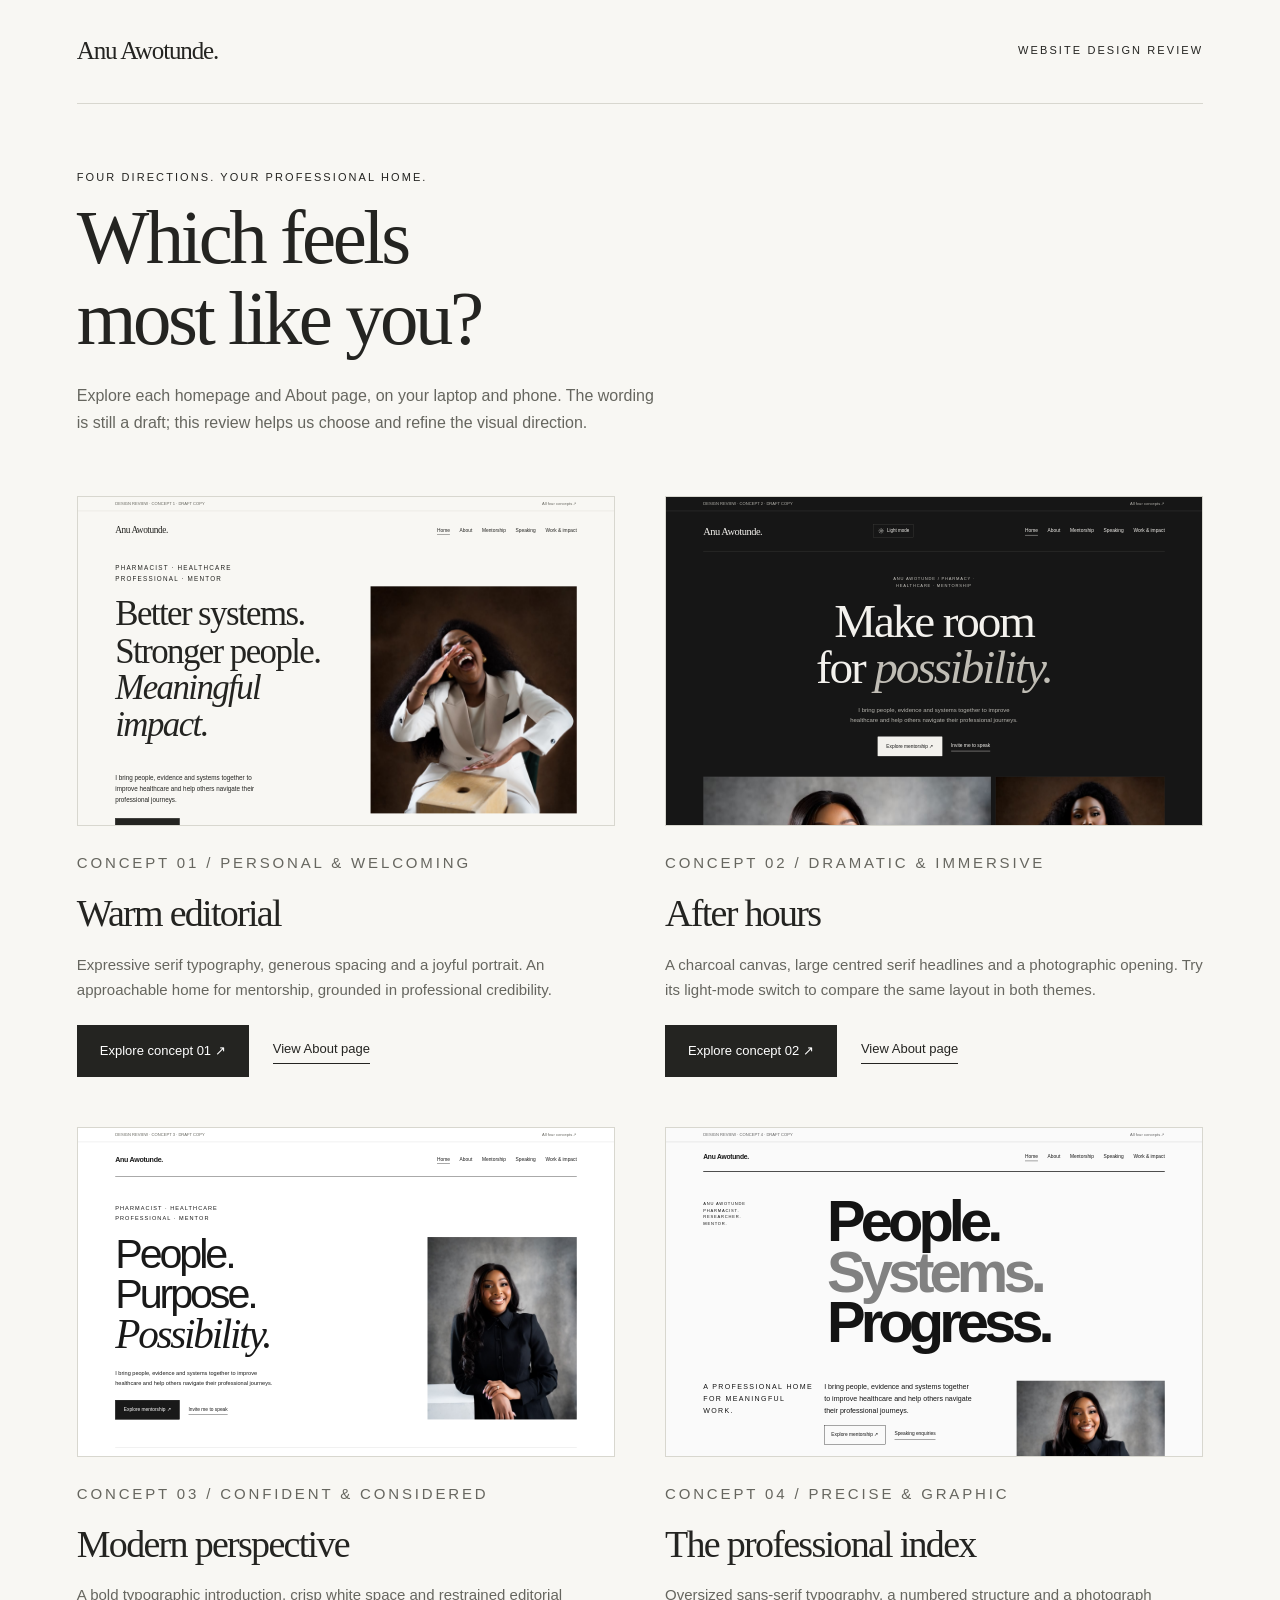
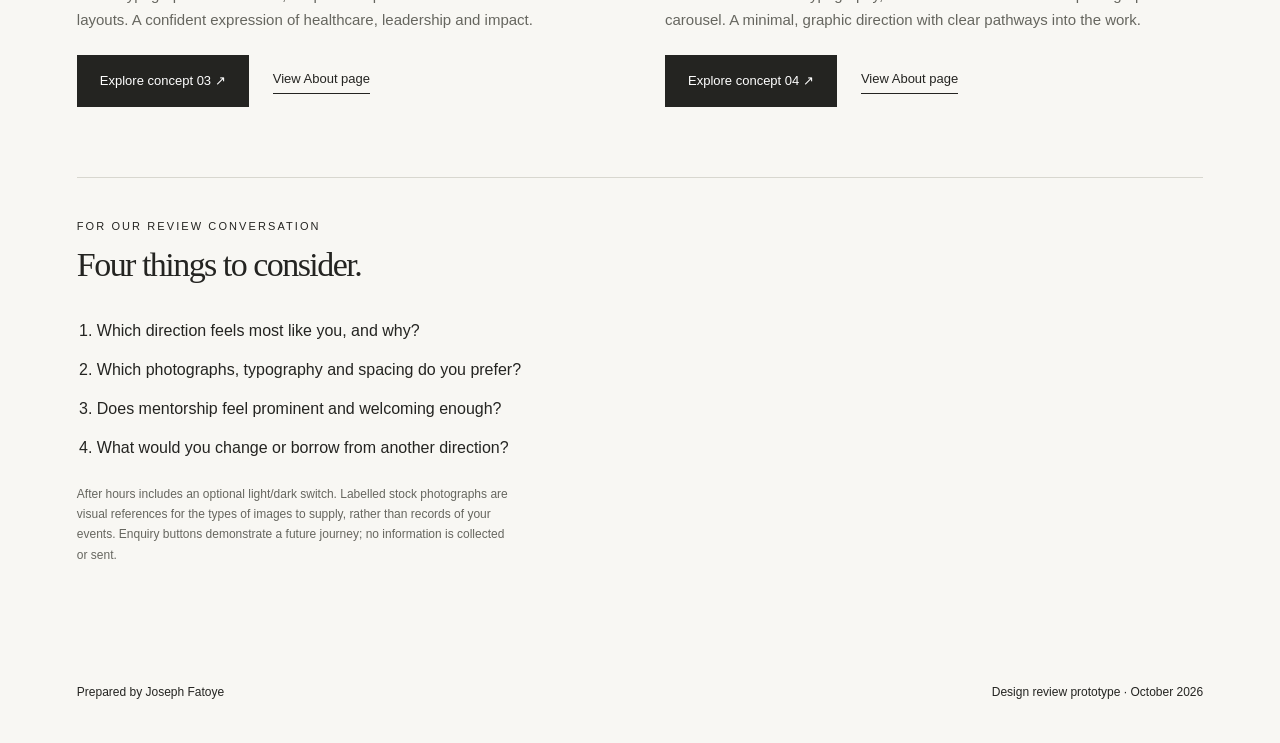
==== commit 3c07cf5d: "Improve hero caption contrast, theme icons and reference labels" ====
--- a/index.html
+++ b/index.html
@@ -1 +1 @@
-<!doctype html><html lang="en"><head><meta charset="utf-8"><meta name="viewport" content="width=device-width,initial-scale=1"><meta name="robots" content="noindex,nofollow"><title>Anu Awotunde | Design directions</title><link rel="stylesheet" href="assets/site.css?v=3"><link rel="stylesheet" href="assets/exploration.css?v=3"><link rel="stylesheet" href="assets/review.css?v=3"><script src="assets/site.js?v=3" defer></script></head><body class="comparison"><a class="skip" href="#main">Skip to content</a><header class="header wrap"><span class="wordmark">Anu Awotunde.</span><span class="label">Website design review</span></header><main class="comparison-main wrap" id="main"><p class="label">Four directions. Your professional home.</p><h1>Which feels<br>most like you?</h1><p class="muted">Explore each homepage and About page, on your laptop and phone. The wording is still a draft; this review helps us choose and refine the visual direction.</p><div class="choices"><article class="choice"><a class="mini-link" href="design1/" aria-label="Explore concept 1, Warm editorial"><div class="mini-window"><iframe src="design1/?preview=1" title="Miniature preview of Warm editorial" loading="lazy" tabindex="-1" aria-hidden="true"></iframe></div></a><p class="label">Concept 01 / Personal &amp; welcoming</p><h2>Warm editorial</h2><p>Expressive serif typography, generous spacing and a joyful portrait. An approachable home for mentorship, grounded in professional credibility.</p><div class="actions"><a class="button" href="design1/">Explore concept 01 ↗</a><a class="text-link" href="design1/about.html">View About page</a></div></article><article class="choice"><a class="mini-link" href="design2/" aria-label="Explore concept 2, After hours"><div class="mini-window"><iframe src="design2/?preview=1" title="Miniature preview of After hours" loading="lazy" tabindex="-1" aria-hidden="true"></iframe></div></a><p class="label">Concept 02 / Dramatic &amp; immersive</p><h2>After hours</h2><p>A charcoal canvas, large centred serif headlines and a photographic opening. Try its light-mode switch to compare the same layout in both themes.</p><div class="actions"><a class="button" href="design2/">Explore concept 02 ↗</a><a class="text-link" href="design2/about.html">View About page</a></div></article><article class="choice"><a class="mini-link" href="design3/" aria-label="Explore concept 3, Modern perspective"><div class="mini-window"><iframe src="design3/?preview=1" title="Miniature preview of Modern perspective" loading="lazy" tabindex="-1" aria-hidden="true"></iframe></div></a><p class="label">Concept 03 / Confident &amp; considered</p><h2>Modern perspective</h2><p>A bold typographic introduction, crisp white space and restrained editorial layouts. A confident expression of healthcare, leadership and impact.</p><div class="actions"><a class="button" href="design3/">Explore concept 03 ↗</a><a class="text-link" href="design3/about.html">View About page</a></div></article><article class="choice"><a class="mini-link" href="design4/" aria-label="Explore concept 4, The professional index"><div class="mini-window"><iframe src="design4/?preview=1" title="Miniature preview of The professional index" loading="lazy" tabindex="-1" aria-hidden="true"></iframe></div></a><p class="label">Concept 04 / Precise &amp; graphic</p><h2>The professional index</h2><p>Oversized sans-serif typography, a numbered structure and a photograph carousel. A minimal, graphic direction with clear pathways into the work.</p><div class="actions"><a class="button" href="design4/">Explore concept 04 ↗</a><a class="text-link" href="design4/about.html">View About page</a></div></article></div><section class="feedback"><p class="label">For our review conversation</p><h2>Four things to consider.</h2><ol><li>Which direction feels most like you, and why?</li><li>Which photographs, typography and spacing do you prefer?</li><li>Does mentorship feel prominent and welcoming enough?</li><li>What would you change or borrow from another direction?</li></ol><p class="note">After hours includes an optional light/dark switch. Labelled stock photographs are visual references for the types of images to supply, rather than records of your events. Enquiry buttons demonstrate a future journey; no information is collected or sent.</p></section></main><footer class="footer wrap"><span>Prepared by Joseph Fatoye</span><span>Design review prototype · October 2026</span></footer></body></html>+<!doctype html><html lang="en"><head><meta charset="utf-8"><meta name="viewport" content="width=device-width,initial-scale=1"><meta name="robots" content="noindex,nofollow"><title>Anu Awotunde | Design directions</title><link rel="stylesheet" href="assets/site.css?v=4"><link rel="stylesheet" href="assets/exploration.css?v=4"><link rel="stylesheet" href="assets/review.css?v=4"><script src="assets/site.js?v=4" defer></script></head><body class="comparison"><a class="skip" href="#main">Skip to content</a><header class="header wrap"><span class="wordmark">Anu Awotunde.</span><span class="label">Website design review</span></header><main class="comparison-main wrap" id="main"><p class="label">Four directions. Your professional home.</p><h1>Which feels<br>most like you?</h1><p class="muted">Explore each homepage and About page, on your laptop and phone. The wording is still a draft; this review helps us choose and refine the visual direction.</p><div class="choices"><article class="choice"><a class="mini-link" href="design1/" aria-label="Explore concept 1, Warm editorial"><div class="mini-window"><iframe src="design1/?preview=1" title="Miniature preview of Warm editorial" loading="lazy" tabindex="-1" aria-hidden="true"></iframe></div></a><p class="label">Concept 01 / Personal &amp; welcoming</p><h2>Warm editorial</h2><p>Expressive serif typography, generous spacing and a joyful portrait. An approachable home for mentorship, grounded in professional credibility.</p><div class="actions"><a class="button" href="design1/">Explore concept 01 ↗</a><a class="text-link" href="design1/about.html">View About page</a></div></article><article class="choice"><a class="mini-link" href="design2/" aria-label="Explore concept 2, After hours"><div class="mini-window"><iframe src="design2/?preview=1" title="Miniature preview of After hours" loading="lazy" tabindex="-1" aria-hidden="true"></iframe></div></a><p class="label">Concept 02 / Dramatic &amp; immersive</p><h2>After hours</h2><p>A charcoal canvas, large centred serif headlines and a photographic opening. Try its light-mode switch to compare the same layout in both themes.</p><div class="actions"><a class="button" href="design2/">Explore concept 02 ↗</a><a class="text-link" href="design2/about.html">View About page</a></div></article><article class="choice"><a class="mini-link" href="design3/" aria-label="Explore concept 3, Modern perspective"><div class="mini-window"><iframe src="design3/?preview=1" title="Miniature preview of Modern perspective" loading="lazy" tabindex="-1" aria-hidden="true"></iframe></div></a><p class="label">Concept 03 / Confident &amp; considered</p><h2>Modern perspective</h2><p>A bold typographic introduction, crisp white space and restrained editorial layouts. A confident expression of healthcare, leadership and impact.</p><div class="actions"><a class="button" href="design3/">Explore concept 03 ↗</a><a class="text-link" href="design3/about.html">View About page</a></div></article><article class="choice"><a class="mini-link" href="design4/" aria-label="Explore concept 4, The professional index"><div class="mini-window"><iframe src="design4/?preview=1" title="Miniature preview of The professional index" loading="lazy" tabindex="-1" aria-hidden="true"></iframe></div></a><p class="label">Concept 04 / Precise &amp; graphic</p><h2>The professional index</h2><p>Oversized sans-serif typography, a numbered structure and a photograph carousel. A minimal, graphic direction with clear pathways into the work.</p><div class="actions"><a class="button" href="design4/">Explore concept 04 ↗</a><a class="text-link" href="design4/about.html">View About page</a></div></article></div><section class="feedback"><p class="label">For our review conversation</p><h2>Four things to consider.</h2><ol><li>Which direction feels most like you, and why?</li><li>Which photographs, typography and spacing do you prefer?</li><li>Does mentorship feel prominent and welcoming enough?</li><li>What would you change or borrow from another direction?</li></ol><p class="note">After hours includes an optional light/dark switch. Labelled stock photographs are visual references for the types of images to supply, rather than records of your events. Enquiry buttons demonstrate a future journey; no information is collected or sent.</p></section></main><footer class="footer wrap"><span>Prepared by Joseph Fatoye</span><span>Design review prototype · October 2026</span></footer></body></html>
--- a/assets/review.css
+++ b/assets/review.css
@@ -5,3 +5,10 @@
 @media(prefers-reduced-motion:reduce){.reveal-ready{opacity:1;transform:none}.reveal-ready.in-view,.photo-story img,.button,.text-link{transition:none}.photo-story:hover img{transform:none}.photo-rail{scroll-behavior:auto}}
 
 .cinematic.light-mode .stage h1 em{color:#66645d}
+
+/* Hero captions retain independent contrast in either page theme. */
+.theme-switch{display:inline-flex;align-items:center;justify-content:center;gap:8px}.theme-switch svg{flex:none}.theme-switch svg[hidden]{display:none}
+.stage-image{margin:0;position:relative;overflow:hidden;min-width:0;height:100%;background:#262626;text-align:left}.stage-image img{display:block;width:100%;height:100%;object-fit:cover;object-position:50% 24%;transition:transform .6s ease}.stage-image:last-child img{object-position:50% 32%}.stage-image::after{content:'';position:absolute;inset:0;pointer-events:none;background:linear-gradient(to bottom,transparent 55%,rgba(0,0,0,.45) 75%,rgba(0,0,0,.88) 100%)}.stage-image figcaption,.cinematic.light-mode .stage-image figcaption{position:absolute;z-index:1;left:20px;right:20px;bottom:20px;padding:9px 12px;background:rgba(0,0,0,.65);color:#fff;font-size:13px;letter-spacing:.035em;line-height:1.5;width:fit-content;max-width:calc(100% - 40px)}
+@media(hover:hover){.stage-image:hover img{transform:scale(1.02)}}
+@media(max-width:700px){.stage-image figcaption,.cinematic.light-mode .stage-image figcaption{left:10px;right:10px;bottom:12px;padding:7px 9px;font-size:11px;max-width:calc(100% - 20px)}}
+@media(prefers-reduced-motion:reduce){.stage-image img{transition:none}.stage-image:hover img{transform:none}}
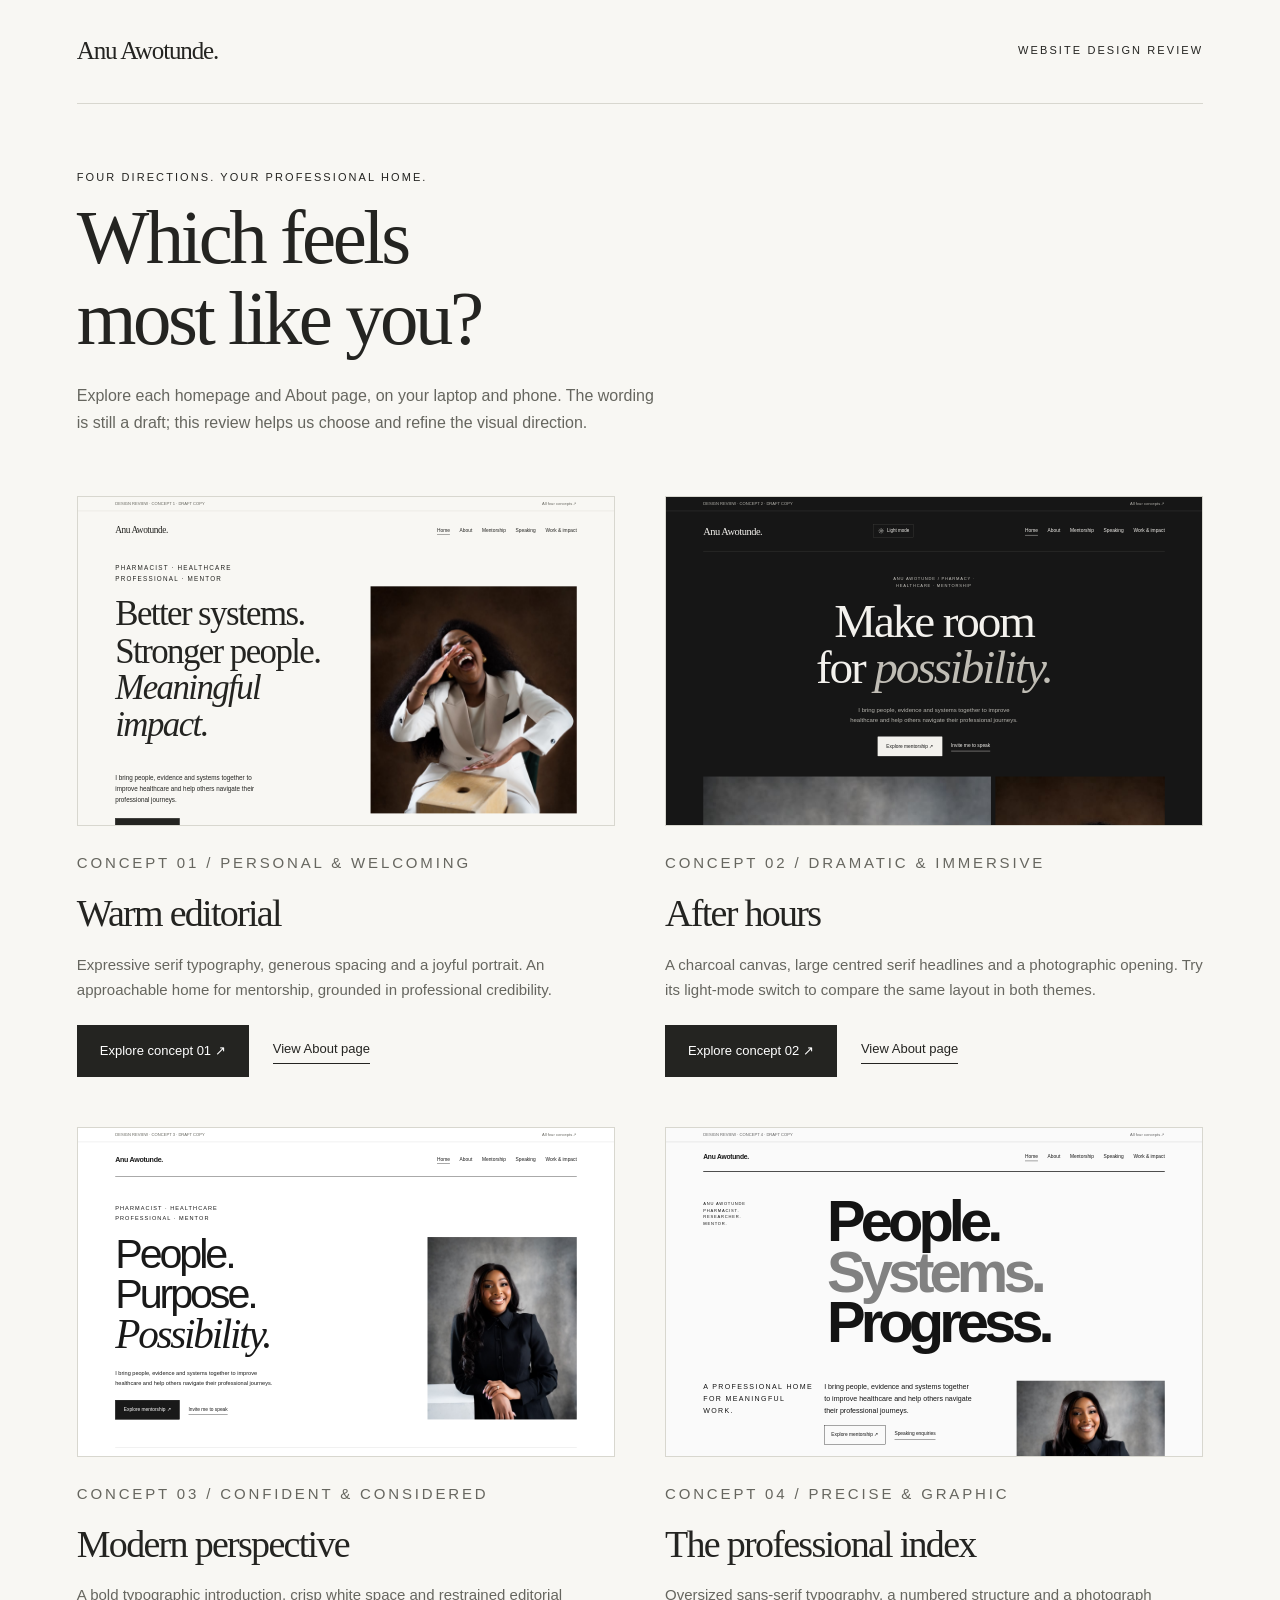
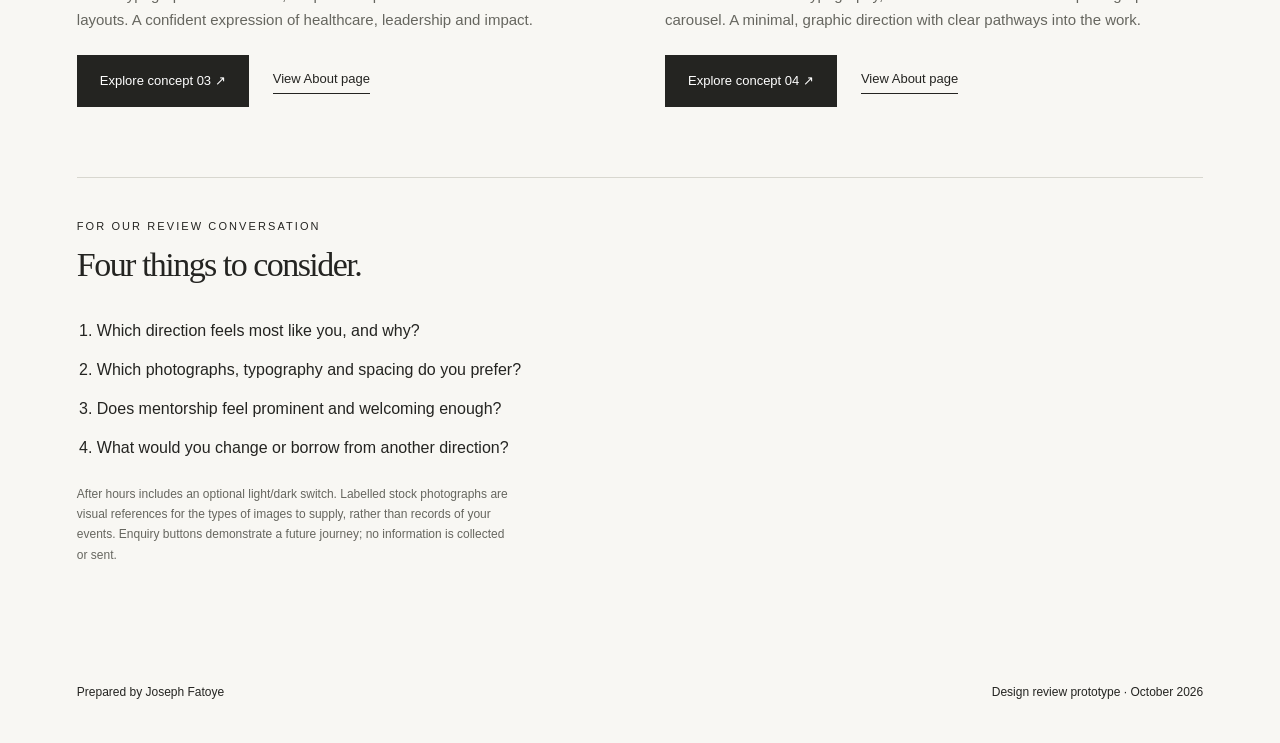
==== commit 48d2151d: "Restore original After hours hero composition with localized text contrast" ====
--- a/index.html
+++ b/index.html
@@ -1 +1 @@
-<!doctype html><html lang="en"><head><meta charset="utf-8"><meta name="viewport" content="width=device-width,initial-scale=1"><meta name="robots" content="noindex,nofollow"><title>Anu Awotunde | Design directions</title><link rel="stylesheet" href="assets/site.css?v=4"><link rel="stylesheet" href="assets/exploration.css?v=4"><link rel="stylesheet" href="assets/review.css?v=4"><script src="assets/site.js?v=4" defer></script></head><body class="comparison"><a class="skip" href="#main">Skip to content</a><header class="header wrap"><span class="wordmark">Anu Awotunde.</span><span class="label">Website design review</span></header><main class="comparison-main wrap" id="main"><p class="label">Four directions. Your professional home.</p><h1>Which feels<br>most like you?</h1><p class="muted">Explore each homepage and About page, on your laptop and phone. The wording is still a draft; this review helps us choose and refine the visual direction.</p><div class="choices"><article class="choice"><a class="mini-link" href="design1/" aria-label="Explore concept 1, Warm editorial"><div class="mini-window"><iframe src="design1/?preview=1" title="Miniature preview of Warm editorial" loading="lazy" tabindex="-1" aria-hidden="true"></iframe></div></a><p class="label">Concept 01 / Personal &amp; welcoming</p><h2>Warm editorial</h2><p>Expressive serif typography, generous spacing and a joyful portrait. An approachable home for mentorship, grounded in professional credibility.</p><div class="actions"><a class="button" href="design1/">Explore concept 01 ↗</a><a class="text-link" href="design1/about.html">View About page</a></div></article><article class="choice"><a class="mini-link" href="design2/" aria-label="Explore concept 2, After hours"><div class="mini-window"><iframe src="design2/?preview=1" title="Miniature preview of After hours" loading="lazy" tabindex="-1" aria-hidden="true"></iframe></div></a><p class="label">Concept 02 / Dramatic &amp; immersive</p><h2>After hours</h2><p>A charcoal canvas, large centred serif headlines and a photographic opening. Try its light-mode switch to compare the same layout in both themes.</p><div class="actions"><a class="button" href="design2/">Explore concept 02 ↗</a><a class="text-link" href="design2/about.html">View About page</a></div></article><article class="choice"><a class="mini-link" href="design3/" aria-label="Explore concept 3, Modern perspective"><div class="mini-window"><iframe src="design3/?preview=1" title="Miniature preview of Modern perspective" loading="lazy" tabindex="-1" aria-hidden="true"></iframe></div></a><p class="label">Concept 03 / Confident &amp; considered</p><h2>Modern perspective</h2><p>A bold typographic introduction, crisp white space and restrained editorial layouts. A confident expression of healthcare, leadership and impact.</p><div class="actions"><a class="button" href="design3/">Explore concept 03 ↗</a><a class="text-link" href="design3/about.html">View About page</a></div></article><article class="choice"><a class="mini-link" href="design4/" aria-label="Explore concept 4, The professional index"><div class="mini-window"><iframe src="design4/?preview=1" title="Miniature preview of The professional index" loading="lazy" tabindex="-1" aria-hidden="true"></iframe></div></a><p class="label">Concept 04 / Precise &amp; graphic</p><h2>The professional index</h2><p>Oversized sans-serif typography, a numbered structure and a photograph carousel. A minimal, graphic direction with clear pathways into the work.</p><div class="actions"><a class="button" href="design4/">Explore concept 04 ↗</a><a class="text-link" href="design4/about.html">View About page</a></div></article></div><section class="feedback"><p class="label">For our review conversation</p><h2>Four things to consider.</h2><ol><li>Which direction feels most like you, and why?</li><li>Which photographs, typography and spacing do you prefer?</li><li>Does mentorship feel prominent and welcoming enough?</li><li>What would you change or borrow from another direction?</li></ol><p class="note">After hours includes an optional light/dark switch. Labelled stock photographs are visual references for the types of images to supply, rather than records of your events. Enquiry buttons demonstrate a future journey; no information is collected or sent.</p></section></main><footer class="footer wrap"><span>Prepared by Joseph Fatoye</span><span>Design review prototype · October 2026</span></footer></body></html>+<!doctype html><html lang="en"><head><meta charset="utf-8"><meta name="viewport" content="width=device-width,initial-scale=1"><meta name="robots" content="noindex,nofollow"><title>Anu Awotunde | Design directions</title><link rel="stylesheet" href="assets/site.css?v=5"><link rel="stylesheet" href="assets/exploration.css?v=5"><link rel="stylesheet" href="assets/review.css?v=5"><script src="assets/site.js?v=5" defer></script></head><body class="comparison"><a class="skip" href="#main">Skip to content</a><header class="header wrap"><span class="wordmark">Anu Awotunde.</span><span class="label">Website design review</span></header><main class="comparison-main wrap" id="main"><p class="label">Four directions. Your professional home.</p><h1>Which feels<br>most like you?</h1><p class="muted">Explore each homepage and About page, on your laptop and phone. The wording is still a draft; this review helps us choose and refine the visual direction.</p><div class="choices"><article class="choice"><a class="mini-link" href="design1/" aria-label="Explore concept 1, Warm editorial"><div class="mini-window"><iframe src="design1/?preview=1" title="Miniature preview of Warm editorial" loading="lazy" tabindex="-1" aria-hidden="true"></iframe></div></a><p class="label">Concept 01 / Personal &amp; welcoming</p><h2>Warm editorial</h2><p>Expressive serif typography, generous spacing and a joyful portrait. An approachable home for mentorship, grounded in professional credibility.</p><div class="actions"><a class="button" href="design1/">Explore concept 01 ↗</a><a class="text-link" href="design1/about.html">View About page</a></div></article><article class="choice"><a class="mini-link" href="design2/" aria-label="Explore concept 2, After hours"><div class="mini-window"><iframe src="design2/?preview=1" title="Miniature preview of After hours" loading="lazy" tabindex="-1" aria-hidden="true"></iframe></div></a><p class="label">Concept 02 / Dramatic &amp; immersive</p><h2>After hours</h2><p>A charcoal canvas, large centred serif headlines and a photographic opening. Try its light-mode switch to compare the same layout in both themes.</p><div class="actions"><a class="button" href="design2/">Explore concept 02 ↗</a><a class="text-link" href="design2/about.html">View About page</a></div></article><article class="choice"><a class="mini-link" href="design3/" aria-label="Explore concept 3, Modern perspective"><div class="mini-window"><iframe src="design3/?preview=1" title="Miniature preview of Modern perspective" loading="lazy" tabindex="-1" aria-hidden="true"></iframe></div></a><p class="label">Concept 03 / Confident &amp; considered</p><h2>Modern perspective</h2><p>A bold typographic introduction, crisp white space and restrained editorial layouts. A confident expression of healthcare, leadership and impact.</p><div class="actions"><a class="button" href="design3/">Explore concept 03 ↗</a><a class="text-link" href="design3/about.html">View About page</a></div></article><article class="choice"><a class="mini-link" href="design4/" aria-label="Explore concept 4, The professional index"><div class="mini-window"><iframe src="design4/?preview=1" title="Miniature preview of The professional index" loading="lazy" tabindex="-1" aria-hidden="true"></iframe></div></a><p class="label">Concept 04 / Precise &amp; graphic</p><h2>The professional index</h2><p>Oversized sans-serif typography, a numbered structure and a photograph carousel. A minimal, graphic direction with clear pathways into the work.</p><div class="actions"><a class="button" href="design4/">Explore concept 04 ↗</a><a class="text-link" href="design4/about.html">View About page</a></div></article></div><section class="feedback"><p class="label">For our review conversation</p><h2>Four things to consider.</h2><ol><li>Which direction feels most like you, and why?</li><li>Which photographs, typography and spacing do you prefer?</li><li>Does mentorship feel prominent and welcoming enough?</li><li>What would you change or borrow from another direction?</li></ol><p class="note">After hours includes an optional light/dark switch. Labelled stock photographs are visual references for the types of images to supply, rather than records of your events. Enquiry buttons demonstrate a future journey; no information is collected or sent.</p></section></main><footer class="footer wrap"><span>Prepared by Joseph Fatoye</span><span>Design review prototype · October 2026</span></footer></body></html>
--- a/assets/review.css
+++ b/assets/review.css
@@ -6,9 +6,9 @@
 
 .cinematic.light-mode .stage h1 em{color:#66645d}
 
-/* Hero captions retain independent contrast in either page theme. */
+/* Keep the original hero image geometry and caption composition. */
 .theme-switch{display:inline-flex;align-items:center;justify-content:center;gap:8px}.theme-switch svg{flex:none}.theme-switch svg[hidden]{display:none}
-.stage-image{margin:0;position:relative;overflow:hidden;min-width:0;height:100%;background:#262626;text-align:left}.stage-image img{display:block;width:100%;height:100%;object-fit:cover;object-position:50% 24%;transition:transform .6s ease}.stage-image:last-child img{object-position:50% 32%}.stage-image::after{content:'';position:absolute;inset:0;pointer-events:none;background:linear-gradient(to bottom,transparent 55%,rgba(0,0,0,.45) 75%,rgba(0,0,0,.88) 100%)}.stage-image figcaption,.cinematic.light-mode .stage-image figcaption{position:absolute;z-index:1;left:20px;right:20px;bottom:20px;padding:9px 12px;background:rgba(0,0,0,.65);color:#fff;font-size:13px;letter-spacing:.035em;line-height:1.5;width:fit-content;max-width:calc(100% - 40px)}
-@media(hover:hover){.stage-image:hover img{transform:scale(1.02)}}
-@media(max-width:700px){.stage-image figcaption,.cinematic.light-mode .stage-image figcaption{left:10px;right:10px;bottom:12px;padding:7px 9px;font-size:11px;max-width:calc(100% - 20px)}}
-@media(prefers-reduced-motion:reduce){.stage-image img{transition:none}.stage-image:hover img{transform:none}}
+.stage-caption{position:relative;z-index:1;color:#fff;text-shadow:0 1px 3px rgba(0,0,0,.95)}
+.stage-caption span{position:relative;isolation:isolate}
+.stage-caption span::before{content:'';position:absolute;z-index:-1;inset:-10px -14px;pointer-events:none;background:radial-gradient(ellipse at center,rgba(0,0,0,.9) 30%,rgba(0,0,0,.65) 58%,transparent 75%)}
+.cinematic.light-mode .stage-caption{color:#fff}
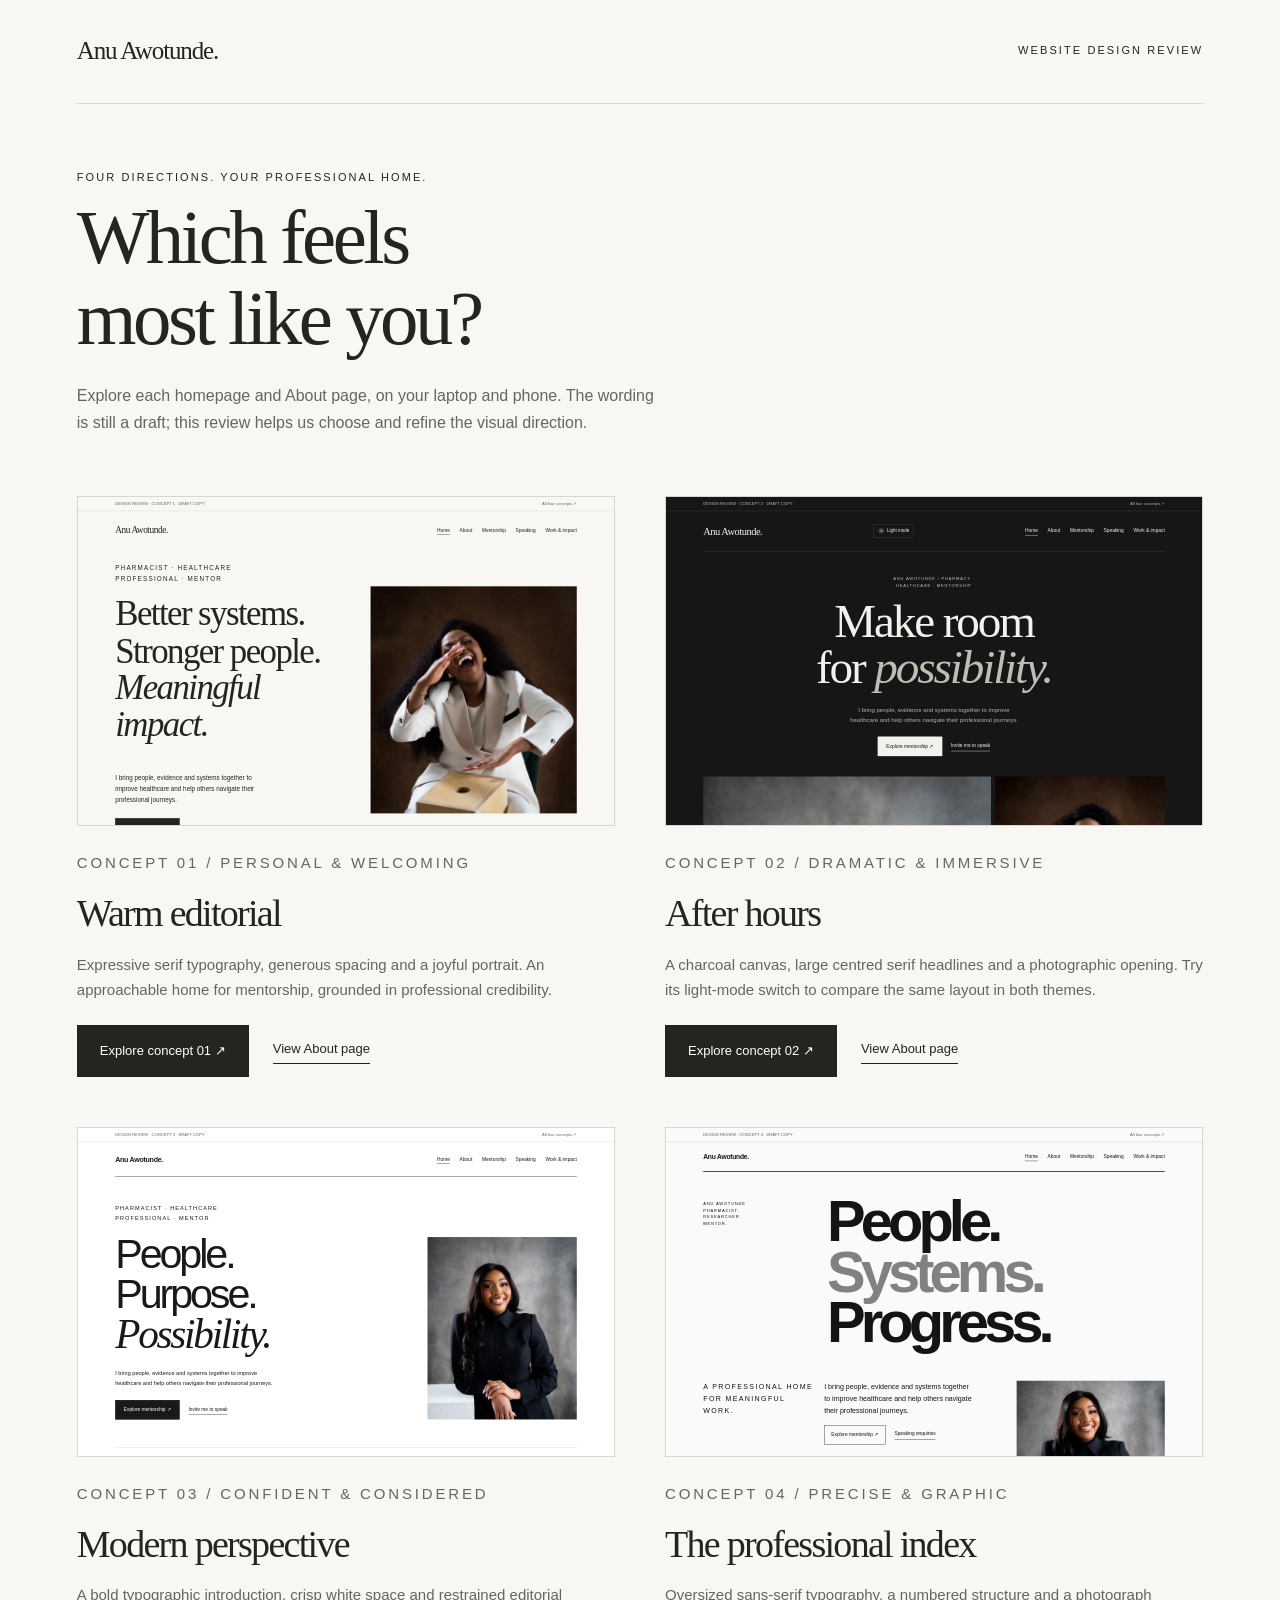
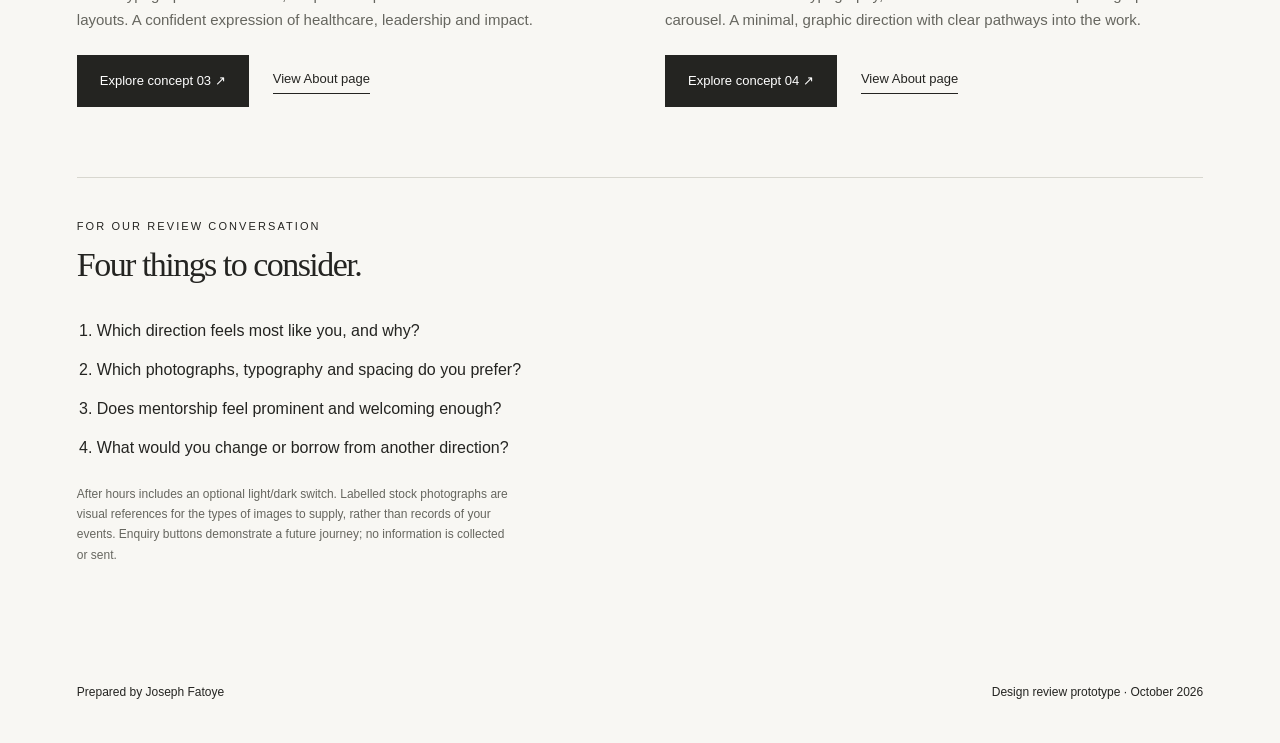
==== commit b2b5f71f: "Make portrait overlap deliberate with natural image proportions and theme-aware fade" ====
--- a/index.html
+++ b/index.html
@@ -1 +1 @@
-<!doctype html><html lang="en"><head><meta charset="utf-8"><meta name="viewport" content="width=device-width,initial-scale=1"><meta name="robots" content="noindex,nofollow"><title>Anu Awotunde | Design directions</title><link rel="stylesheet" href="assets/site.css?v=5"><link rel="stylesheet" href="assets/exploration.css?v=5"><link rel="stylesheet" href="assets/review.css?v=5"><script src="assets/site.js?v=5" defer></script></head><body class="comparison"><a class="skip" href="#main">Skip to content</a><header class="header wrap"><span class="wordmark">Anu Awotunde.</span><span class="label">Website design review</span></header><main class="comparison-main wrap" id="main"><p class="label">Four directions. Your professional home.</p><h1>Which feels<br>most like you?</h1><p class="muted">Explore each homepage and About page, on your laptop and phone. The wording is still a draft; this review helps us choose and refine the visual direction.</p><div class="choices"><article class="choice"><a class="mini-link" href="design1/" aria-label="Explore concept 1, Warm editorial"><div class="mini-window"><iframe src="design1/?preview=1" title="Miniature preview of Warm editorial" loading="lazy" tabindex="-1" aria-hidden="true"></iframe></div></a><p class="label">Concept 01 / Personal &amp; welcoming</p><h2>Warm editorial</h2><p>Expressive serif typography, generous spacing and a joyful portrait. An approachable home for mentorship, grounded in professional credibility.</p><div class="actions"><a class="button" href="design1/">Explore concept 01 ↗</a><a class="text-link" href="design1/about.html">View About page</a></div></article><article class="choice"><a class="mini-link" href="design2/" aria-label="Explore concept 2, After hours"><div class="mini-window"><iframe src="design2/?preview=1" title="Miniature preview of After hours" loading="lazy" tabindex="-1" aria-hidden="true"></iframe></div></a><p class="label">Concept 02 / Dramatic &amp; immersive</p><h2>After hours</h2><p>A charcoal canvas, large centred serif headlines and a photographic opening. Try its light-mode switch to compare the same layout in both themes.</p><div class="actions"><a class="button" href="design2/">Explore concept 02 ↗</a><a class="text-link" href="design2/about.html">View About page</a></div></article><article class="choice"><a class="mini-link" href="design3/" aria-label="Explore concept 3, Modern perspective"><div class="mini-window"><iframe src="design3/?preview=1" title="Miniature preview of Modern perspective" loading="lazy" tabindex="-1" aria-hidden="true"></iframe></div></a><p class="label">Concept 03 / Confident &amp; considered</p><h2>Modern perspective</h2><p>A bold typographic introduction, crisp white space and restrained editorial layouts. A confident expression of healthcare, leadership and impact.</p><div class="actions"><a class="button" href="design3/">Explore concept 03 ↗</a><a class="text-link" href="design3/about.html">View About page</a></div></article><article class="choice"><a class="mini-link" href="design4/" aria-label="Explore concept 4, The professional index"><div class="mini-window"><iframe src="design4/?preview=1" title="Miniature preview of The professional index" loading="lazy" tabindex="-1" aria-hidden="true"></iframe></div></a><p class="label">Concept 04 / Precise &amp; graphic</p><h2>The professional index</h2><p>Oversized sans-serif typography, a numbered structure and a photograph carousel. A minimal, graphic direction with clear pathways into the work.</p><div class="actions"><a class="button" href="design4/">Explore concept 04 ↗</a><a class="text-link" href="design4/about.html">View About page</a></div></article></div><section class="feedback"><p class="label">For our review conversation</p><h2>Four things to consider.</h2><ol><li>Which direction feels most like you, and why?</li><li>Which photographs, typography and spacing do you prefer?</li><li>Does mentorship feel prominent and welcoming enough?</li><li>What would you change or borrow from another direction?</li></ol><p class="note">After hours includes an optional light/dark switch. Labelled stock photographs are visual references for the types of images to supply, rather than records of your events. Enquiry buttons demonstrate a future journey; no information is collected or sent.</p></section></main><footer class="footer wrap"><span>Prepared by Joseph Fatoye</span><span>Design review prototype · October 2026</span></footer></body></html>+<!doctype html><html lang="en"><head><meta charset="utf-8"><meta name="viewport" content="width=device-width,initial-scale=1"><meta name="robots" content="noindex,nofollow"><title>Anu Awotunde | Design directions</title><link rel="stylesheet" href="assets/site.css?v=6"><link rel="stylesheet" href="assets/exploration.css?v=6"><link rel="stylesheet" href="assets/review.css?v=6"><script src="assets/site.js?v=6" defer></script></head><body class="comparison"><a class="skip" href="#main">Skip to content</a><header class="header wrap"><span class="wordmark">Anu Awotunde.</span><span class="label">Website design review</span></header><main class="comparison-main wrap" id="main"><p class="label">Four directions. Your professional home.</p><h1>Which feels<br>most like you?</h1><p class="muted">Explore each homepage and About page, on your laptop and phone. The wording is still a draft; this review helps us choose and refine the visual direction.</p><div class="choices"><article class="choice"><a class="mini-link" href="design1/" aria-label="Explore concept 1, Warm editorial"><div class="mini-window"><iframe src="design1/?preview=1" title="Miniature preview of Warm editorial" loading="lazy" tabindex="-1" aria-hidden="true"></iframe></div></a><p class="label">Concept 01 / Personal &amp; welcoming</p><h2>Warm editorial</h2><p>Expressive serif typography, generous spacing and a joyful portrait. An approachable home for mentorship, grounded in professional credibility.</p><div class="actions"><a class="button" href="design1/">Explore concept 01 ↗</a><a class="text-link" href="design1/about.html">View About page</a></div></article><article class="choice"><a class="mini-link" href="design2/" aria-label="Explore concept 2, After hours"><div class="mini-window"><iframe src="design2/?preview=1" title="Miniature preview of After hours" loading="lazy" tabindex="-1" aria-hidden="true"></iframe></div></a><p class="label">Concept 02 / Dramatic &amp; immersive</p><h2>After hours</h2><p>A charcoal canvas, large centred serif headlines and a photographic opening. Try its light-mode switch to compare the same layout in both themes.</p><div class="actions"><a class="button" href="design2/">Explore concept 02 ↗</a><a class="text-link" href="design2/about.html">View About page</a></div></article><article class="choice"><a class="mini-link" href="design3/" aria-label="Explore concept 3, Modern perspective"><div class="mini-window"><iframe src="design3/?preview=1" title="Miniature preview of Modern perspective" loading="lazy" tabindex="-1" aria-hidden="true"></iframe></div></a><p class="label">Concept 03 / Confident &amp; considered</p><h2>Modern perspective</h2><p>A bold typographic introduction, crisp white space and restrained editorial layouts. A confident expression of healthcare, leadership and impact.</p><div class="actions"><a class="button" href="design3/">Explore concept 03 ↗</a><a class="text-link" href="design3/about.html">View About page</a></div></article><article class="choice"><a class="mini-link" href="design4/" aria-label="Explore concept 4, The professional index"><div class="mini-window"><iframe src="design4/?preview=1" title="Miniature preview of The professional index" loading="lazy" tabindex="-1" aria-hidden="true"></iframe></div></a><p class="label">Concept 04 / Precise &amp; graphic</p><h2>The professional index</h2><p>Oversized sans-serif typography, a numbered structure and a photograph carousel. A minimal, graphic direction with clear pathways into the work.</p><div class="actions"><a class="button" href="design4/">Explore concept 04 ↗</a><a class="text-link" href="design4/about.html">View About page</a></div></article></div><section class="feedback"><p class="label">For our review conversation</p><h2>Four things to consider.</h2><ol><li>Which direction feels most like you, and why?</li><li>Which photographs, typography and spacing do you prefer?</li><li>Does mentorship feel prominent and welcoming enough?</li><li>What would you change or borrow from another direction?</li></ol><p class="note">After hours includes an optional light/dark switch. Labelled stock photographs are visual references for the types of images to supply, rather than records of your events. Enquiry buttons demonstrate a future journey; no information is collected or sent.</p></section></main><footer class="footer wrap"><span>Prepared by Joseph Fatoye</span><span>Design review prototype · October 2026</span></footer></body></html>
--- a/assets/exploration.css
+++ b/assets/exploration.css
@@ -1,6 +1,6 @@
 /* Additional concepts share interaction styles but use independent compositions. */
-.cinematic{--paper:#161616;--ink:#f3f1ed;--muted:#b5b3ad;--line:#41413e}.cinematic a:focus-visible,.cinematic button:focus-visible{outline-color:#ddd}.cinematic .skip{color:#161616}.cinematic .header{border-bottom:1px solid var(--line)}.cinematic .button{background:#f3f1ed;color:#161616;border-color:#f3f1ed}.cinematic .button:hover{background:#d7d5cf}.cinematic .wordmark{font-size:28px}.cinematic .label{color:#c4c2bc}.stage{padding:65px 0 0;text-align:center}.stage h1{font-size:clamp(65px,8.8vw,132px);max-width:15ch;margin:25px auto 38px;line-height:.98}.stage h1 em{color:#c0bdb5}.stage>p{margin:0 auto;max-width:52ch}.stage .actions{justify-content:center;margin-bottom:55px}.stage-images{display:grid;grid-template-columns:1.7fr 1fr;gap:12px;height:500px}.stage-images img{height:100%;width:100%;object-position:50% 24%}.stage-images img:last-child{object-position:50% 32%}.stage-caption{display:flex;justify-content:space-between;padding:16px 0;font-size:11px;color:var(--muted)}.dark-intro{padding:110px 0;display:grid;grid-template-columns:.45fr 1.55fr;gap:12%}.dark-intro h2{font-size:clamp(40px,4.7vw,68px);max-width:21ch}.dark-intro p{max-width:65ch;color:var(--muted)}.dark-mentor{padding:100px 0;background:#232322;border-top:1px solid var(--line)}.dark-mentor .mentor-heading{max-width:790px;margin:auto;text-align:center}.mentor-heading h2{font-size:clamp(46px,5.5vw,78px)}.mentor-heading p{margin:0 auto 25px;color:var(--muted)}.dark-mentor .mentor-columns{display:grid;grid-template-columns:repeat(3,1fr);gap:45px;margin-top:65px}.mentor-columns article{border-top:1px solid var(--line);padding-top:25px}.mentor-columns h3{font-family:var(--serif);font-size:29px;margin:20px 0 16px}.mentor-columns p{font-size:14px;color:var(--muted)}.mentor-columns .index{font-size:12px;color:var(--muted)}.dark-work{padding:100px 0}.dark-work h2{font-size:58px;margin-bottom:55px}.dark-work article{display:grid;grid-template-columns:.6fr 1.1fr 1fr;gap:35px;border-top:1px solid var(--line);padding:30px 0;align-items:start}.dark-work article h3{font-family:var(--serif);font-size:29px;margin:0}.dark-work article p{font-size:14px;color:var(--muted);margin:0}.dark-speaking{display:grid;grid-template-columns:.85fr 1.15fr;gap:10%;padding:70px 0 110px;align-items:center}.dark-speaking img{height:560px;width:100%;object-position:center 30%}.dark-speaking h2{font-size:clamp(45px,4.4vw,63px)}.dark-speaking p{color:var(--muted)}.dark-ending{padding:85px 0;border-top:1px solid var(--line);display:flex;justify-content:space-between;gap:40px;align-items:center}.dark-ending h2{font-size:54px;max-width:15ch;margin:0}.cinematic .footer{border-top:1px solid var(--line)}.dark-about-head{padding:65px 0 85px;text-align:center}.dark-about-head h1{font-size:clamp(65px,8vw,120px);max-width:17ch;margin:25px auto 0}.dark-about{display:grid;grid-template-columns:1fr 1fr;gap:10%;align-items:start;padding:0 0 100px}.dark-about img{height:690px;width:100%;object-position:center 28%}.dark-about h2{font-size:46px}.dark-about p{color:var(--muted)}.dark-values{border-top:1px solid var(--line);padding:90px 0}.dark-values h2{font-size:52px}.dark-values .mentor-columns{display:grid;grid-template-columns:repeat(3,1fr);gap:45px;margin-top:50px}
+.cinematic{--opening-portrait-height:calc((min(1240px,88cqw) - 12px) * 1.7 / 2.7 * 1.5);--paper:#161616;--ink:#f3f1ed;--muted:#b5b3ad;--line:#41413e}.cinematic a:focus-visible,.cinematic button:focus-visible{outline-color:#ddd}.cinematic .skip{color:#161616}.cinematic .header{border-bottom:1px solid var(--line)}.cinematic .button{background:#f3f1ed;color:#161616;border-color:#f3f1ed}.cinematic .button:hover{background:#d7d5cf}.cinematic .wordmark{font-size:28px}.cinematic .label{color:#c4c2bc}.cinematic main{container-type:inline-size}.stage{padding:65px 0 0;text-align:center}.stage h1{font-size:clamp(65px,8.8vw,132px);max-width:15ch;margin:25px auto 38px;line-height:.98}.stage h1 em{color:#c0bdb5}.stage>p{margin:0 auto;max-width:52ch}.stage .actions{justify-content:center;margin-bottom:55px}.stage-images{position:relative;display:grid;grid-template-columns:1.7fr 1fr;gap:12px;align-items:start;isolation:isolate}.stage-images img{display:block;min-width:0;width:100%;height:auto;object-fit:contain}.stage-images::after{content:"";position:absolute;inset:0;pointer-events:none;background:linear-gradient(to bottom,transparent 45%,color-mix(in srgb,var(--paper) 96%,transparent) 62%,var(--paper) 72%)}.dark-intro{position:relative;z-index:1;margin-top:calc(var(--opening-portrait-height) * -.48);padding:110px 0;display:grid;grid-template-columns:.45fr 1.55fr;gap:12%}.dark-intro h2{font-size:clamp(40px,4.7vw,68px);max-width:21ch}.dark-intro p{max-width:65ch;color:var(--muted)}.dark-mentor{padding:100px 0;background:#232322;border-top:1px solid var(--line)}.dark-mentor .mentor-heading{max-width:790px;margin:auto;text-align:center}.mentor-heading h2{font-size:clamp(46px,5.5vw,78px)}.mentor-heading p{margin:0 auto 25px;color:var(--muted)}.dark-mentor .mentor-columns{display:grid;grid-template-columns:repeat(3,1fr);gap:45px;margin-top:65px}.mentor-columns article{border-top:1px solid var(--line);padding-top:25px}.mentor-columns h3{font-family:var(--serif);font-size:29px;margin:20px 0 16px}.mentor-columns p{font-size:14px;color:var(--muted)}.mentor-columns .index{font-size:12px;color:var(--muted)}.dark-work{padding:100px 0}.dark-work h2{font-size:58px;margin-bottom:55px}.dark-work article{display:grid;grid-template-columns:.6fr 1.1fr 1fr;gap:35px;border-top:1px solid var(--line);padding:30px 0;align-items:start}.dark-work article h3{font-family:var(--serif);font-size:29px;margin:0}.dark-work article p{font-size:14px;color:var(--muted);margin:0}.dark-speaking{display:grid;grid-template-columns:.85fr 1.15fr;gap:10%;padding:70px 0 110px;align-items:center}.dark-speaking img{height:560px;width:100%;object-position:center 30%}.dark-speaking h2{font-size:clamp(45px,4.4vw,63px)}.dark-speaking p{color:var(--muted)}.dark-ending{padding:85px 0;border-top:1px solid var(--line);display:flex;justify-content:space-between;gap:40px;align-items:center}.dark-ending h2{font-size:54px;max-width:15ch;margin:0}.cinematic .footer{border-top:1px solid var(--line)}.dark-about-head{padding:65px 0 85px;text-align:center}.dark-about-head h1{font-size:clamp(65px,8vw,120px);max-width:17ch;margin:25px auto 0}.dark-about{display:grid;grid-template-columns:1fr 1fr;gap:10%;align-items:start;padding:0 0 100px}.dark-about img{height:690px;width:100%;object-position:center 28%}.dark-about h2{font-size:46px}.dark-about p{color:var(--muted)}.dark-values{border-top:1px solid var(--line);padding:90px 0}.dark-values h2{font-size:52px}.dark-values .mentor-columns{display:grid;grid-template-columns:repeat(3,1fr);gap:45px;margin-top:50px}
 .swiss{--paper:#fafafa;--ink:#141414;--muted:#646464;--line:#c8c8c8;--serif:Arial,Helvetica,sans-serif}.swiss h1,.swiss h2,.swiss h3{font-family:Arial,Helvetica,sans-serif;font-weight:500}.swiss .wordmark{font-family:Arial,Helvetica,sans-serif;font-size:18px;font-weight:700;letter-spacing:-.035em}.swiss .header{border-bottom:2px solid var(--ink);padding:24px 0}.swiss .button{background:none;color:var(--ink);padding:14px 18px}.swiss .button:hover{background:#141414;color:white}.swiss-title{display:grid;grid-template-columns:1fr 3fr;padding:65px 0 55px;gap:30px;align-items:start}.swiss-title h1{font-weight:700;font-size:clamp(80px,10.8vw,158px);letter-spacing:-.085em;line-height:.87;margin:0}.swiss-title .label{margin-top:12px}.swiss-title h1 span{display:block;color:#818181}.swiss-lead{display:grid;grid-template-columns:1fr 1.65fr 1.35fr;gap:30px;padding:35px 0 70px;align-items:start}.swiss-lead p{font-size:19px;line-height:1.7;max-width:38ch}.swiss-lead .small-photo{width:100%;height:290px;object-position:center 24%}.swiss-lead .actions{margin-top:22px}.swiss-band{display:grid;grid-template-columns:1fr 1.15fr 1.85fr;gap:30px;border-top:1px solid var(--ink);padding:75px 0}.swiss-band .label{margin:5px 0}.swiss-band h2{font-size:46px;letter-spacing:-.055em;line-height:1.1;max-width:11ch}.swiss-band .description{padding-left:20px}.swiss-band .description p{font-size:16px}.swiss-band .description .list{font-size:14px;margin:25px 0}.swiss-mentor{background:#ededed}.swiss-mentor .swiss-band{border-top:0}.swiss-work{padding:80px 0}.swiss-work .section-heading h2{font-size:55px}.swiss-work article{display:grid;grid-template-columns:1fr 1.15fr 1.85fr;gap:30px;border-top:1px solid var(--line);padding:30px 0}.swiss-work article h3{font-size:26px;margin:0}.swiss-work article p{font-size:14px;color:var(--muted);padding-left:20px;margin:0}.swiss-contact{border-top:2px solid var(--ink);padding:60px 0 80px}.swiss-contact h2{font-size:clamp(60px,9vw,120px);font-weight:700;margin:0 0 35px;letter-spacing:-.07em}.swiss .footer{border-top:1px solid var(--line)}.swiss-about{padding:0 0 80px;display:grid;grid-template-columns:1fr 3fr;gap:30px}.swiss-about-content{display:grid;grid-template-columns:1.35fr 1fr;gap:40px}.swiss-about-content img{width:100%;height:520px;object-position:center 25%}.swiss-about-content h2{font-size:35px}.swiss-about-content p{font-size:16px}.swiss-about-content .note{font-size:12px}
 .concept-preview{height:330px;margin-bottom:28px;position:relative;overflow:hidden}.preview-dark{background:#161616;color:#f3f1ed;padding:30px;text-align:center}.preview-dark .preview-heading{font-family:Georgia,serif;font-size:44px;line-height:1.04;margin:10px auto;max-width:11ch}.preview-dark img{width:42%;height:140px;margin:20px auto 0;object-position:center 25%}.preview-swiss{background:#fafafa;color:#141414;padding:30px;border:1px solid #ddd}.preview-swiss .preview-heading{font-size:64px;font-weight:700;line-height:.88;letter-spacing:-.075em}.preview-swiss img{width:30%;height:85px;position:absolute;right:30px;bottom:20px;object-position:center 25%;margin:0}.preview-swiss .label{position:absolute;bottom:35px;max-width:14ch}.comparison .choice{min-width:0}.comparison .choice>.actions{margin-top:22px}
 @media(max-width:900px){.swiss-title{grid-template-columns:1fr 4fr}.swiss-lead,.swiss-band,.swiss-work article{grid-template-columns:.6fr 1.5fr 1.9fr;gap:22px}.swiss-band h2{font-size:37px}.swiss-lead p{font-size:16px}.swiss-lead .small-photo{height:255px}}
-@media(max-width:700px){.stage{padding-top:40px}.stage h1{font-size:65px}.stage-images{height:340px;grid-template-columns:1.4fr 1fr;gap:8px}.stage-caption{font-size:10px}.dark-intro{grid-template-columns:1fr;gap:20px;padding:60px 0}.dark-mentor{padding:60px 0}.mentor-heading h2{font-size:47px}.dark-mentor .mentor-columns,.dark-values .mentor-columns{grid-template-columns:1fr;gap:30px;margin-top:40px}.dark-work{padding:60px 0}.dark-work h2{font-size:44px}.dark-work article{grid-template-columns:1fr;gap:15px;padding:25px 0}.dark-speaking{grid-template-columns:1fr;padding:35px 0 60px;gap:35px}.dark-speaking img{height:440px}.dark-ending{display:block;padding:55px 0}.dark-ending h2{font-size:44px;margin-bottom:30px}.dark-about-head{padding:40px 0}.dark-about-head h1{font-size:63px}.dark-about{grid-template-columns:1fr;gap:35px;padding-bottom:60px}.dark-about img{height:470px}.dark-values{padding:60px 0}.dark-values h2{font-size:43px}.swiss-title{grid-template-columns:1fr;padding:35px 0;gap:22px}.swiss-title h1{font-size:clamp(68px,17vw,110px)}.swiss-lead{grid-template-columns:1fr;padding:10px 0 50px;gap:22px}.swiss-lead>p.label{display:none}.swiss-lead p{font-size:17px}.swiss-lead .small-photo{height:350px}.swiss-band{grid-template-columns:1fr;gap:22px;padding:50px 0}.swiss-band h2{font-size:43px;max-width:14ch;margin-bottom:0}.swiss-band .description{padding-left:0}.swiss-work{padding:50px 0}.swiss-work .section-heading h2{font-size:43px}.swiss-work article{grid-template-columns:1fr;gap:12px;padding:25px 0}.swiss-work article p{padding-left:0}.swiss-contact{padding:50px 0}.swiss-contact h2{font-size:65px}.swiss-about{grid-template-columns:1fr;padding-bottom:50px;gap:25px}.swiss-about-content{grid-template-columns:1fr;gap:30px}.swiss-about-content img{height:420px}.concept-preview{height:300px}.preview-swiss .preview-heading{font-size:58px}.preview-dark .preview-heading{font-size:40px}}
+@media(max-width:700px){.stage{padding-top:40px}.stage h1{font-size:65px}.stage-images{grid-template-columns:1.7fr 1fr;gap:12px}.dark-intro{grid-template-columns:1fr;gap:20px;margin-top:calc(var(--opening-portrait-height) * -.30);padding:0 0 60px}.dark-mentor{padding:60px 0}.mentor-heading h2{font-size:47px}.dark-mentor .mentor-columns,.dark-values .mentor-columns{grid-template-columns:1fr;gap:30px;margin-top:40px}.dark-work{padding:60px 0}.dark-work h2{font-size:44px}.dark-work article{grid-template-columns:1fr;gap:15px;padding:25px 0}.dark-speaking{grid-template-columns:1fr;padding:35px 0 60px;gap:35px}.dark-speaking img{height:440px}.dark-ending{display:block;padding:55px 0}.dark-ending h2{font-size:44px;margin-bottom:30px}.dark-about-head{padding:40px 0}.dark-about-head h1{font-size:63px}.dark-about{grid-template-columns:1fr;gap:35px;padding-bottom:60px}.dark-about img{height:470px}.dark-values{padding:60px 0}.dark-values h2{font-size:43px}.swiss-title{grid-template-columns:1fr;padding:35px 0;gap:22px}.swiss-title h1{font-size:clamp(68px,17vw,110px)}.swiss-lead{grid-template-columns:1fr;padding:10px 0 50px;gap:22px}.swiss-lead>p.label{display:none}.swiss-lead p{font-size:17px}.swiss-lead .small-photo{height:350px}.swiss-band{grid-template-columns:1fr;gap:22px;padding:50px 0}.swiss-band h2{font-size:43px;max-width:14ch;margin-bottom:0}.swiss-band .description{padding-left:0}.swiss-work{padding:50px 0}.swiss-work .section-heading h2{font-size:43px}.swiss-work article{grid-template-columns:1fr;gap:12px;padding:25px 0}.swiss-work article p{padding-left:0}.swiss-contact{padding:50px 0}.swiss-contact h2{font-size:65px}.swiss-about{grid-template-columns:1fr;padding-bottom:50px;gap:25px}.swiss-about-content{grid-template-columns:1fr;gap:30px}.swiss-about-content img{height:420px}.concept-preview{height:300px}.preview-swiss .preview-heading{font-size:58px}.preview-dark .preview-heading{font-size:40px}}
--- a/assets/review.css
+++ b/assets/review.css
@@ -6,9 +6,8 @@
 
 .cinematic.light-mode .stage h1 em{color:#66645d}
 
-/* Keep the original hero image geometry and caption composition. */
+/* Theme controls retain their inline sun/moon icons. */
 .theme-switch{display:inline-flex;align-items:center;justify-content:center;gap:8px}.theme-switch svg{flex:none}.theme-switch svg[hidden]{display:none}
-.stage-caption{position:relative;z-index:1;color:#fff;text-shadow:0 1px 3px rgba(0,0,0,.95)}
-.stage-caption span{position:relative;isolation:isolate}
-.stage-caption span::before{content:'';position:absolute;z-index:-1;inset:-10px -14px;pointer-events:none;background:radial-gradient(ellipse at center,rgba(0,0,0,.9) 30%,rgba(0,0,0,.65) 58%,transparent 75%)}
-.cinematic.light-mode .stage-caption{color:#fff}
+
+
+
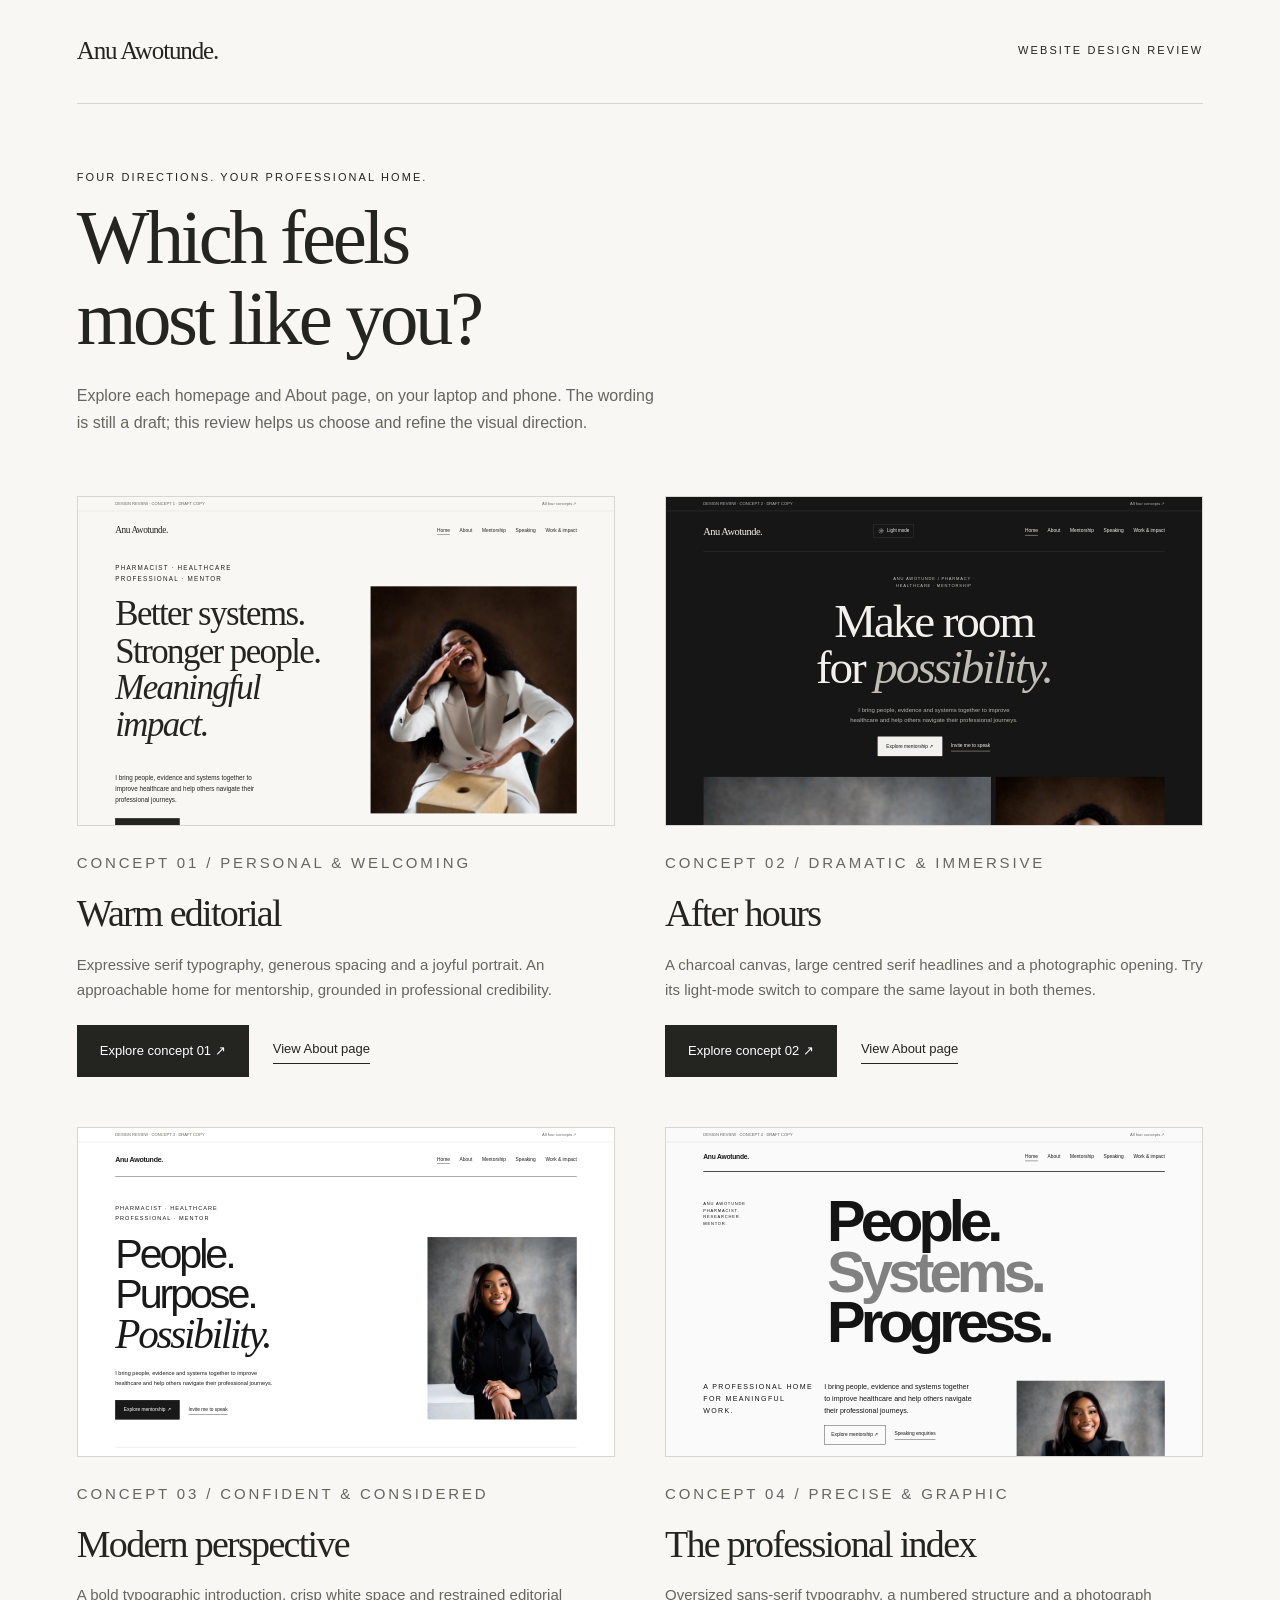
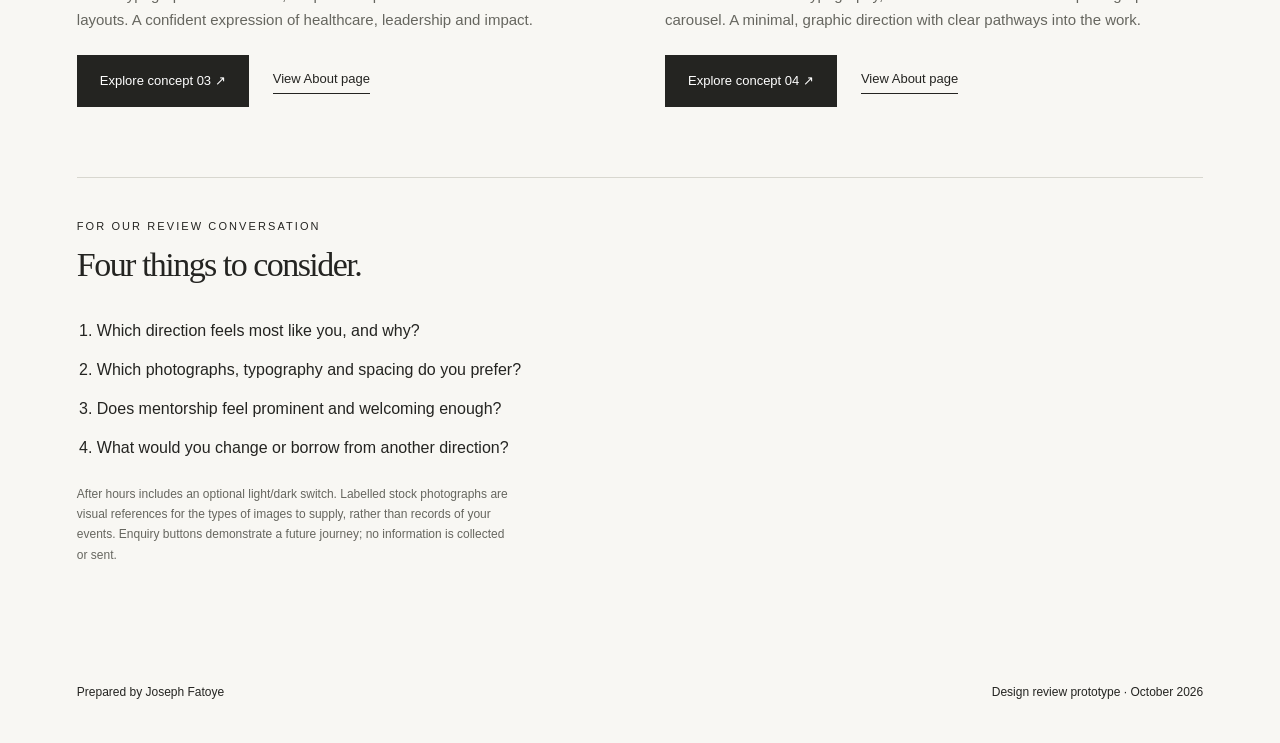
==== commit 69db013a: "Soften natural portrait edges and correct SVG theme icon visibility" ====
--- a/index.html
+++ b/index.html
@@ -1 +1 @@
-<!doctype html><html lang="en"><head><meta charset="utf-8"><meta name="viewport" content="width=device-width,initial-scale=1"><meta name="robots" content="noindex,nofollow"><title>Anu Awotunde | Design directions</title><link rel="stylesheet" href="assets/site.css?v=6"><link rel="stylesheet" href="assets/exploration.css?v=6"><link rel="stylesheet" href="assets/review.css?v=6"><script src="assets/site.js?v=6" defer></script></head><body class="comparison"><a class="skip" href="#main">Skip to content</a><header class="header wrap"><span class="wordmark">Anu Awotunde.</span><span class="label">Website design review</span></header><main class="comparison-main wrap" id="main"><p class="label">Four directions. Your professional home.</p><h1>Which feels<br>most like you?</h1><p class="muted">Explore each homepage and About page, on your laptop and phone. The wording is still a draft; this review helps us choose and refine the visual direction.</p><div class="choices"><article class="choice"><a class="mini-link" href="design1/" aria-label="Explore concept 1, Warm editorial"><div class="mini-window"><iframe src="design1/?preview=1" title="Miniature preview of Warm editorial" loading="lazy" tabindex="-1" aria-hidden="true"></iframe></div></a><p class="label">Concept 01 / Personal &amp; welcoming</p><h2>Warm editorial</h2><p>Expressive serif typography, generous spacing and a joyful portrait. An approachable home for mentorship, grounded in professional credibility.</p><div class="actions"><a class="button" href="design1/">Explore concept 01 ↗</a><a class="text-link" href="design1/about.html">View About page</a></div></article><article class="choice"><a class="mini-link" href="design2/" aria-label="Explore concept 2, After hours"><div class="mini-window"><iframe src="design2/?preview=1" title="Miniature preview of After hours" loading="lazy" tabindex="-1" aria-hidden="true"></iframe></div></a><p class="label">Concept 02 / Dramatic &amp; immersive</p><h2>After hours</h2><p>A charcoal canvas, large centred serif headlines and a photographic opening. Try its light-mode switch to compare the same layout in both themes.</p><div class="actions"><a class="button" href="design2/">Explore concept 02 ↗</a><a class="text-link" href="design2/about.html">View About page</a></div></article><article class="choice"><a class="mini-link" href="design3/" aria-label="Explore concept 3, Modern perspective"><div class="mini-window"><iframe src="design3/?preview=1" title="Miniature preview of Modern perspective" loading="lazy" tabindex="-1" aria-hidden="true"></iframe></div></a><p class="label">Concept 03 / Confident &amp; considered</p><h2>Modern perspective</h2><p>A bold typographic introduction, crisp white space and restrained editorial layouts. A confident expression of healthcare, leadership and impact.</p><div class="actions"><a class="button" href="design3/">Explore concept 03 ↗</a><a class="text-link" href="design3/about.html">View About page</a></div></article><article class="choice"><a class="mini-link" href="design4/" aria-label="Explore concept 4, The professional index"><div class="mini-window"><iframe src="design4/?preview=1" title="Miniature preview of The professional index" loading="lazy" tabindex="-1" aria-hidden="true"></iframe></div></a><p class="label">Concept 04 / Precise &amp; graphic</p><h2>The professional index</h2><p>Oversized sans-serif typography, a numbered structure and a photograph carousel. A minimal, graphic direction with clear pathways into the work.</p><div class="actions"><a class="button" href="design4/">Explore concept 04 ↗</a><a class="text-link" href="design4/about.html">View About page</a></div></article></div><section class="feedback"><p class="label">For our review conversation</p><h2>Four things to consider.</h2><ol><li>Which direction feels most like you, and why?</li><li>Which photographs, typography and spacing do you prefer?</li><li>Does mentorship feel prominent and welcoming enough?</li><li>What would you change or borrow from another direction?</li></ol><p class="note">After hours includes an optional light/dark switch. Labelled stock photographs are visual references for the types of images to supply, rather than records of your events. Enquiry buttons demonstrate a future journey; no information is collected or sent.</p></section></main><footer class="footer wrap"><span>Prepared by Joseph Fatoye</span><span>Design review prototype · October 2026</span></footer></body></html>+<!doctype html><html lang="en"><head><meta charset="utf-8"><meta name="viewport" content="width=device-width,initial-scale=1"><meta name="robots" content="noindex,nofollow"><title>Anu Awotunde | Design directions</title><link rel="stylesheet" href="assets/site.css?v=7"><link rel="stylesheet" href="assets/exploration.css?v=7"><link rel="stylesheet" href="assets/review.css?v=7"><script src="assets/site.js?v=7" defer></script></head><body class="comparison"><a class="skip" href="#main">Skip to content</a><header class="header wrap"><span class="wordmark">Anu Awotunde.</span><span class="label">Website design review</span></header><main class="comparison-main wrap" id="main"><p class="label">Four directions. Your professional home.</p><h1>Which feels<br>most like you?</h1><p class="muted">Explore each homepage and About page, on your laptop and phone. The wording is still a draft; this review helps us choose and refine the visual direction.</p><div class="choices"><article class="choice"><a class="mini-link" href="design1/" aria-label="Explore concept 1, Warm editorial"><div class="mini-window"><iframe src="design1/?preview=1" title="Miniature preview of Warm editorial" loading="lazy" tabindex="-1" aria-hidden="true"></iframe></div></a><p class="label">Concept 01 / Personal &amp; welcoming</p><h2>Warm editorial</h2><p>Expressive serif typography, generous spacing and a joyful portrait. An approachable home for mentorship, grounded in professional credibility.</p><div class="actions"><a class="button" href="design1/">Explore concept 01 ↗</a><a class="text-link" href="design1/about.html">View About page</a></div></article><article class="choice"><a class="mini-link" href="design2/" aria-label="Explore concept 2, After hours"><div class="mini-window"><iframe src="design2/?preview=1" title="Miniature preview of After hours" loading="lazy" tabindex="-1" aria-hidden="true"></iframe></div></a><p class="label">Concept 02 / Dramatic &amp; immersive</p><h2>After hours</h2><p>A charcoal canvas, large centred serif headlines and a photographic opening. Try its light-mode switch to compare the same layout in both themes.</p><div class="actions"><a class="button" href="design2/">Explore concept 02 ↗</a><a class="text-link" href="design2/about.html">View About page</a></div></article><article class="choice"><a class="mini-link" href="design3/" aria-label="Explore concept 3, Modern perspective"><div class="mini-window"><iframe src="design3/?preview=1" title="Miniature preview of Modern perspective" loading="lazy" tabindex="-1" aria-hidden="true"></iframe></div></a><p class="label">Concept 03 / Confident &amp; considered</p><h2>Modern perspective</h2><p>A bold typographic introduction, crisp white space and restrained editorial layouts. A confident expression of healthcare, leadership and impact.</p><div class="actions"><a class="button" href="design3/">Explore concept 03 ↗</a><a class="text-link" href="design3/about.html">View About page</a></div></article><article class="choice"><a class="mini-link" href="design4/" aria-label="Explore concept 4, The professional index"><div class="mini-window"><iframe src="design4/?preview=1" title="Miniature preview of The professional index" loading="lazy" tabindex="-1" aria-hidden="true"></iframe></div></a><p class="label">Concept 04 / Precise &amp; graphic</p><h2>The professional index</h2><p>Oversized sans-serif typography, a numbered structure and a photograph carousel. A minimal, graphic direction with clear pathways into the work.</p><div class="actions"><a class="button" href="design4/">Explore concept 04 ↗</a><a class="text-link" href="design4/about.html">View About page</a></div></article></div><section class="feedback"><p class="label">For our review conversation</p><h2>Four things to consider.</h2><ol><li>Which direction feels most like you, and why?</li><li>Which photographs, typography and spacing do you prefer?</li><li>Does mentorship feel prominent and welcoming enough?</li><li>What would you change or borrow from another direction?</li></ol><p class="note">After hours includes an optional light/dark switch. Labelled stock photographs are visual references for the types of images to supply, rather than records of your events. Enquiry buttons demonstrate a future journey; no information is collected or sent.</p></section></main><footer class="footer wrap"><span>Prepared by Joseph Fatoye</span><span>Design review prototype · October 2026</span></footer></body></html>
--- a/assets/exploration.css
+++ b/assets/exploration.css
@@ -1,5 +1,5 @@
 /* Additional concepts share interaction styles but use independent compositions. */
-.cinematic{--opening-portrait-height:calc((min(1240px,88cqw) - 12px) * 1.7 / 2.7 * 1.5);--paper:#161616;--ink:#f3f1ed;--muted:#b5b3ad;--line:#41413e}.cinematic a:focus-visible,.cinematic button:focus-visible{outline-color:#ddd}.cinematic .skip{color:#161616}.cinematic .header{border-bottom:1px solid var(--line)}.cinematic .button{background:#f3f1ed;color:#161616;border-color:#f3f1ed}.cinematic .button:hover{background:#d7d5cf}.cinematic .wordmark{font-size:28px}.cinematic .label{color:#c4c2bc}.cinematic main{container-type:inline-size}.stage{padding:65px 0 0;text-align:center}.stage h1{font-size:clamp(65px,8.8vw,132px);max-width:15ch;margin:25px auto 38px;line-height:.98}.stage h1 em{color:#c0bdb5}.stage>p{margin:0 auto;max-width:52ch}.stage .actions{justify-content:center;margin-bottom:55px}.stage-images{position:relative;display:grid;grid-template-columns:1.7fr 1fr;gap:12px;align-items:start;isolation:isolate}.stage-images img{display:block;min-width:0;width:100%;height:auto;object-fit:contain}.stage-images::after{content:"";position:absolute;inset:0;pointer-events:none;background:linear-gradient(to bottom,transparent 45%,color-mix(in srgb,var(--paper) 96%,transparent) 62%,var(--paper) 72%)}.dark-intro{position:relative;z-index:1;margin-top:calc(var(--opening-portrait-height) * -.48);padding:110px 0;display:grid;grid-template-columns:.45fr 1.55fr;gap:12%}.dark-intro h2{font-size:clamp(40px,4.7vw,68px);max-width:21ch}.dark-intro p{max-width:65ch;color:var(--muted)}.dark-mentor{padding:100px 0;background:#232322;border-top:1px solid var(--line)}.dark-mentor .mentor-heading{max-width:790px;margin:auto;text-align:center}.mentor-heading h2{font-size:clamp(46px,5.5vw,78px)}.mentor-heading p{margin:0 auto 25px;color:var(--muted)}.dark-mentor .mentor-columns{display:grid;grid-template-columns:repeat(3,1fr);gap:45px;margin-top:65px}.mentor-columns article{border-top:1px solid var(--line);padding-top:25px}.mentor-columns h3{font-family:var(--serif);font-size:29px;margin:20px 0 16px}.mentor-columns p{font-size:14px;color:var(--muted)}.mentor-columns .index{font-size:12px;color:var(--muted)}.dark-work{padding:100px 0}.dark-work h2{font-size:58px;margin-bottom:55px}.dark-work article{display:grid;grid-template-columns:.6fr 1.1fr 1fr;gap:35px;border-top:1px solid var(--line);padding:30px 0;align-items:start}.dark-work article h3{font-family:var(--serif);font-size:29px;margin:0}.dark-work article p{font-size:14px;color:var(--muted);margin:0}.dark-speaking{display:grid;grid-template-columns:.85fr 1.15fr;gap:10%;padding:70px 0 110px;align-items:center}.dark-speaking img{height:560px;width:100%;object-position:center 30%}.dark-speaking h2{font-size:clamp(45px,4.4vw,63px)}.dark-speaking p{color:var(--muted)}.dark-ending{padding:85px 0;border-top:1px solid var(--line);display:flex;justify-content:space-between;gap:40px;align-items:center}.dark-ending h2{font-size:54px;max-width:15ch;margin:0}.cinematic .footer{border-top:1px solid var(--line)}.dark-about-head{padding:65px 0 85px;text-align:center}.dark-about-head h1{font-size:clamp(65px,8vw,120px);max-width:17ch;margin:25px auto 0}.dark-about{display:grid;grid-template-columns:1fr 1fr;gap:10%;align-items:start;padding:0 0 100px}.dark-about img{height:690px;width:100%;object-position:center 28%}.dark-about h2{font-size:46px}.dark-about p{color:var(--muted)}.dark-values{border-top:1px solid var(--line);padding:90px 0}.dark-values h2{font-size:52px}.dark-values .mentor-columns{display:grid;grid-template-columns:repeat(3,1fr);gap:45px;margin-top:50px}
+.cinematic{--opening-portrait-height:calc((min(1240px,88cqw) - 12px) * 1.7 / 2.7 * 1.5);--paper:#161616;--ink:#f3f1ed;--muted:#b5b3ad;--line:#41413e}.cinematic a:focus-visible,.cinematic button:focus-visible{outline-color:#ddd}.cinematic .skip{color:#161616}.cinematic .header{border-bottom:1px solid var(--line)}.cinematic .button{background:#f3f1ed;color:#161616;border-color:#f3f1ed}.cinematic .button:hover{background:#d7d5cf}.cinematic .wordmark{font-size:28px}.cinematic .label{color:#c4c2bc}.cinematic main{container-type:inline-size}.stage{padding:65px 0 0;text-align:center}.stage h1{font-size:clamp(65px,8.8vw,132px);max-width:15ch;margin:25px auto 38px;line-height:.98}.stage h1 em{color:#c0bdb5}.stage>p{margin:0 auto;max-width:52ch}.stage .actions{justify-content:center;margin-bottom:55px}.stage-images{position:relative;display:grid;grid-template-columns:1.7fr 1fr;gap:12px;align-items:start;isolation:isolate}.stage-images img{display:block;min-width:0;width:100%;height:auto;object-fit:contain;mask-image:linear-gradient(to bottom,#000 80%,transparent 100%)}.stage-images::after{content:"";position:absolute;inset:0;pointer-events:none;background:linear-gradient(to bottom,transparent 45%,color-mix(in srgb,var(--paper) 96%,transparent) 62%,var(--paper) 72%)}.dark-intro{position:relative;z-index:1;margin-top:calc(var(--opening-portrait-height) * -.48);padding:110px 0;display:grid;grid-template-columns:.45fr 1.55fr;gap:12%}.dark-intro h2{font-size:clamp(40px,4.7vw,68px);max-width:21ch}.dark-intro p{max-width:65ch;color:var(--muted)}.dark-mentor{padding:100px 0;background:#232322;border-top:1px solid var(--line)}.dark-mentor .mentor-heading{max-width:790px;margin:auto;text-align:center}.mentor-heading h2{font-size:clamp(46px,5.5vw,78px)}.mentor-heading p{margin:0 auto 25px;color:var(--muted)}.dark-mentor .mentor-columns{display:grid;grid-template-columns:repeat(3,1fr);gap:45px;margin-top:65px}.mentor-columns article{border-top:1px solid var(--line);padding-top:25px}.mentor-columns h3{font-family:var(--serif);font-size:29px;margin:20px 0 16px}.mentor-columns p{font-size:14px;color:var(--muted)}.mentor-columns .index{font-size:12px;color:var(--muted)}.dark-work{padding:100px 0}.dark-work h2{font-size:58px;margin-bottom:55px}.dark-work article{display:grid;grid-template-columns:.6fr 1.1fr 1fr;gap:35px;border-top:1px solid var(--line);padding:30px 0;align-items:start}.dark-work article h3{font-family:var(--serif);font-size:29px;margin:0}.dark-work article p{font-size:14px;color:var(--muted);margin:0}.dark-speaking{display:grid;grid-template-columns:.85fr 1.15fr;gap:10%;padding:70px 0 110px;align-items:center}.dark-speaking img{height:560px;width:100%;object-position:center 30%}.dark-speaking h2{font-size:clamp(45px,4.4vw,63px)}.dark-speaking p{color:var(--muted)}.dark-ending{padding:85px 0;border-top:1px solid var(--line);display:flex;justify-content:space-between;gap:40px;align-items:center}.dark-ending h2{font-size:54px;max-width:15ch;margin:0}.cinematic .footer{border-top:1px solid var(--line)}.dark-about-head{padding:65px 0 85px;text-align:center}.dark-about-head h1{font-size:clamp(65px,8vw,120px);max-width:17ch;margin:25px auto 0}.dark-about{display:grid;grid-template-columns:1fr 1fr;gap:10%;align-items:start;padding:0 0 100px}.dark-about img{height:690px;width:100%;object-position:center 28%}.dark-about h2{font-size:46px}.dark-about p{color:var(--muted)}.dark-values{border-top:1px solid var(--line);padding:90px 0}.dark-values h2{font-size:52px}.dark-values .mentor-columns{display:grid;grid-template-columns:repeat(3,1fr);gap:45px;margin-top:50px}
 .swiss{--paper:#fafafa;--ink:#141414;--muted:#646464;--line:#c8c8c8;--serif:Arial,Helvetica,sans-serif}.swiss h1,.swiss h2,.swiss h3{font-family:Arial,Helvetica,sans-serif;font-weight:500}.swiss .wordmark{font-family:Arial,Helvetica,sans-serif;font-size:18px;font-weight:700;letter-spacing:-.035em}.swiss .header{border-bottom:2px solid var(--ink);padding:24px 0}.swiss .button{background:none;color:var(--ink);padding:14px 18px}.swiss .button:hover{background:#141414;color:white}.swiss-title{display:grid;grid-template-columns:1fr 3fr;padding:65px 0 55px;gap:30px;align-items:start}.swiss-title h1{font-weight:700;font-size:clamp(80px,10.8vw,158px);letter-spacing:-.085em;line-height:.87;margin:0}.swiss-title .label{margin-top:12px}.swiss-title h1 span{display:block;color:#818181}.swiss-lead{display:grid;grid-template-columns:1fr 1.65fr 1.35fr;gap:30px;padding:35px 0 70px;align-items:start}.swiss-lead p{font-size:19px;line-height:1.7;max-width:38ch}.swiss-lead .small-photo{width:100%;height:290px;object-position:center 24%}.swiss-lead .actions{margin-top:22px}.swiss-band{display:grid;grid-template-columns:1fr 1.15fr 1.85fr;gap:30px;border-top:1px solid var(--ink);padding:75px 0}.swiss-band .label{margin:5px 0}.swiss-band h2{font-size:46px;letter-spacing:-.055em;line-height:1.1;max-width:11ch}.swiss-band .description{padding-left:20px}.swiss-band .description p{font-size:16px}.swiss-band .description .list{font-size:14px;margin:25px 0}.swiss-mentor{background:#ededed}.swiss-mentor .swiss-band{border-top:0}.swiss-work{padding:80px 0}.swiss-work .section-heading h2{font-size:55px}.swiss-work article{display:grid;grid-template-columns:1fr 1.15fr 1.85fr;gap:30px;border-top:1px solid var(--line);padding:30px 0}.swiss-work article h3{font-size:26px;margin:0}.swiss-work article p{font-size:14px;color:var(--muted);padding-left:20px;margin:0}.swiss-contact{border-top:2px solid var(--ink);padding:60px 0 80px}.swiss-contact h2{font-size:clamp(60px,9vw,120px);font-weight:700;margin:0 0 35px;letter-spacing:-.07em}.swiss .footer{border-top:1px solid var(--line)}.swiss-about{padding:0 0 80px;display:grid;grid-template-columns:1fr 3fr;gap:30px}.swiss-about-content{display:grid;grid-template-columns:1.35fr 1fr;gap:40px}.swiss-about-content img{width:100%;height:520px;object-position:center 25%}.swiss-about-content h2{font-size:35px}.swiss-about-content p{font-size:16px}.swiss-about-content .note{font-size:12px}
 .concept-preview{height:330px;margin-bottom:28px;position:relative;overflow:hidden}.preview-dark{background:#161616;color:#f3f1ed;padding:30px;text-align:center}.preview-dark .preview-heading{font-family:Georgia,serif;font-size:44px;line-height:1.04;margin:10px auto;max-width:11ch}.preview-dark img{width:42%;height:140px;margin:20px auto 0;object-position:center 25%}.preview-swiss{background:#fafafa;color:#141414;padding:30px;border:1px solid #ddd}.preview-swiss .preview-heading{font-size:64px;font-weight:700;line-height:.88;letter-spacing:-.075em}.preview-swiss img{width:30%;height:85px;position:absolute;right:30px;bottom:20px;object-position:center 25%;margin:0}.preview-swiss .label{position:absolute;bottom:35px;max-width:14ch}.comparison .choice{min-width:0}.comparison .choice>.actions{margin-top:22px}
 @media(max-width:900px){.swiss-title{grid-template-columns:1fr 4fr}.swiss-lead,.swiss-band,.swiss-work article{grid-template-columns:.6fr 1.5fr 1.9fr;gap:22px}.swiss-band h2{font-size:37px}.swiss-lead p{font-size:16px}.swiss-lead .small-photo{height:255px}}
